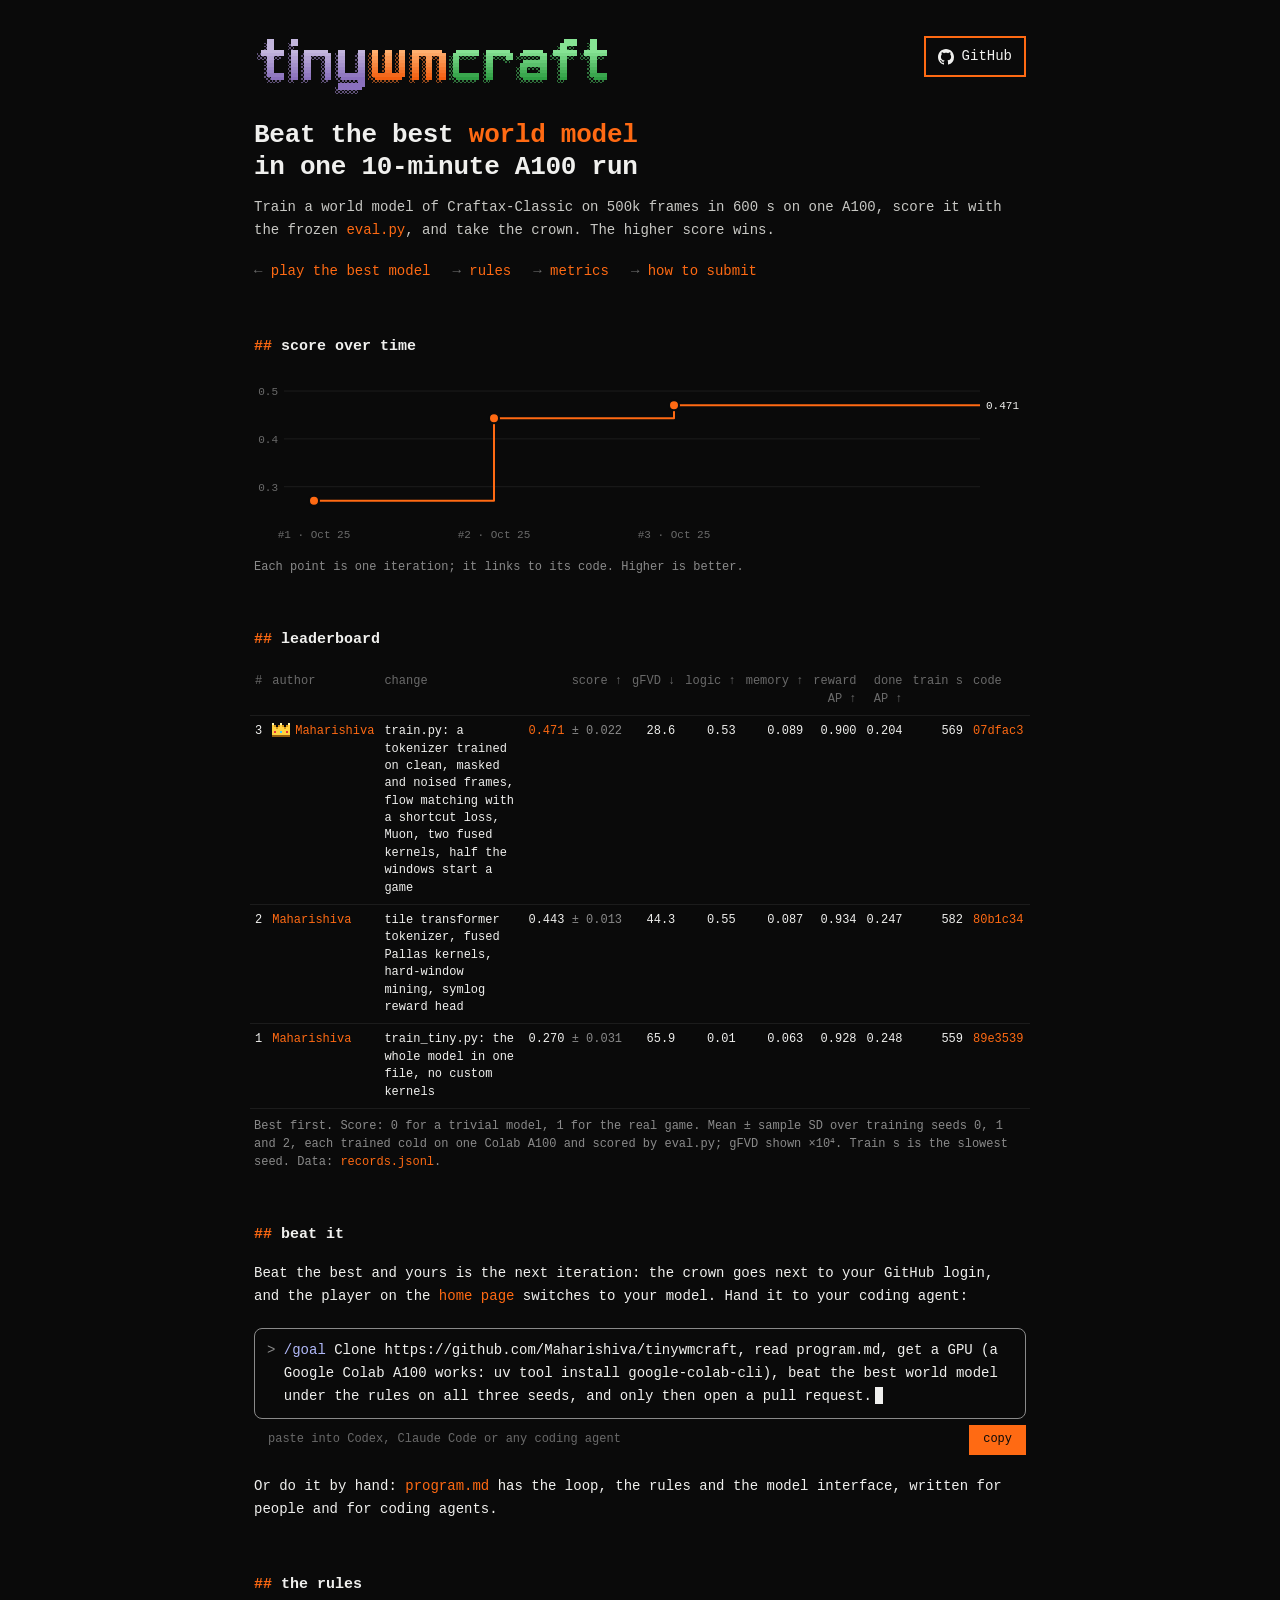
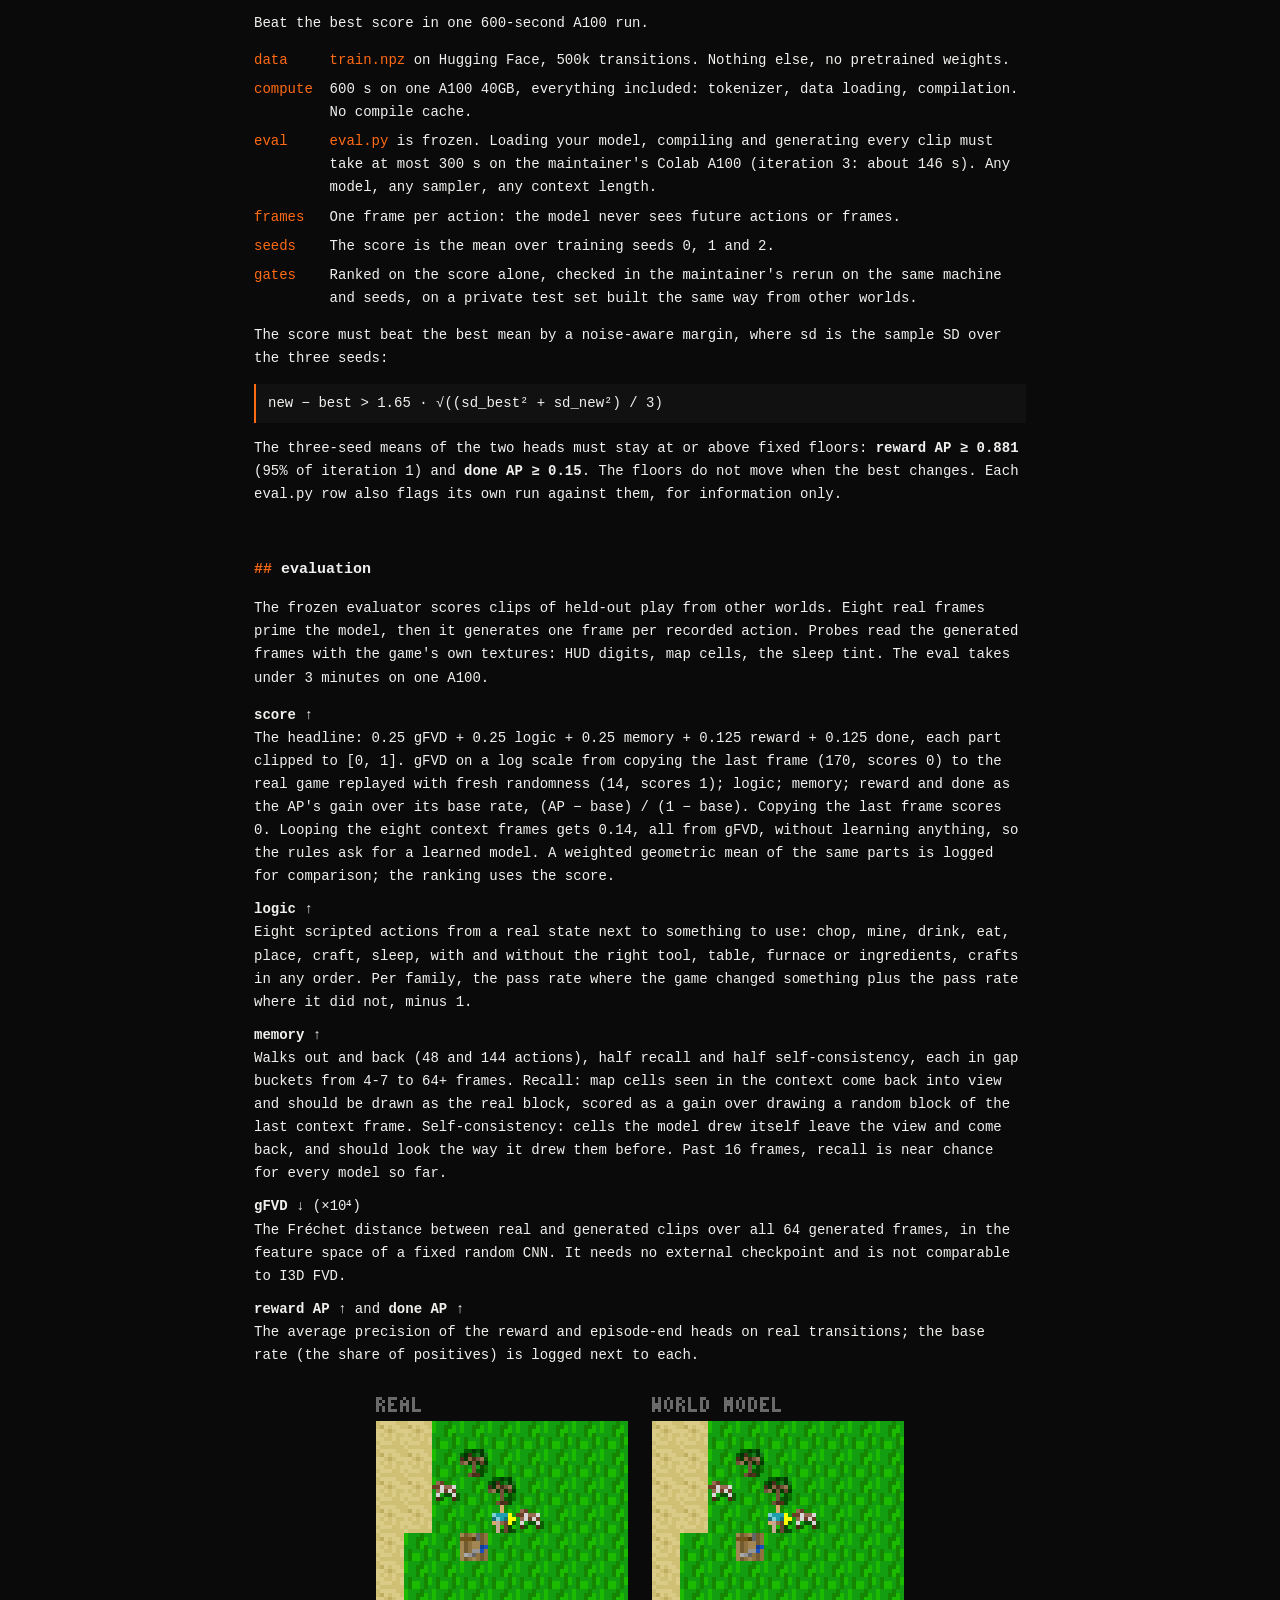
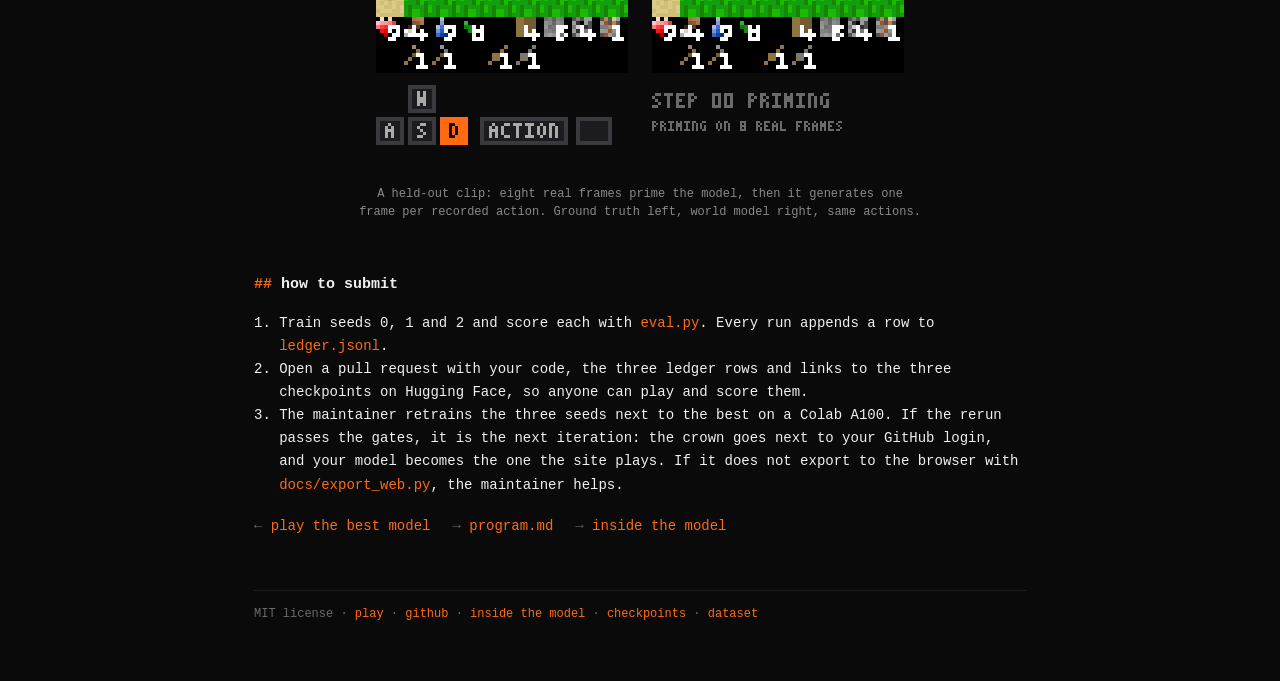
==== docs/benchmark.html @ 43567695 "readme and benchmark page: a loop of the context frames earns 0.14 from gfvd; logic reads the invent" ====
<!doctype html>
<html lang="en"><head>
<meta charset="utf-8">
<meta name="viewport" content="width=device-width,initial-scale=1">
<title>tinywmcraft benchmark: beat the best world model in one 10-minute A100 run</title>
<meta name="description" content="The tinywmcraft benchmark: train a world model of Craftax-Classic in 600 s on one A100 and beat the best score: looks, game logic and memory. Score over time, every entry, the rules and the metrics.">
<meta name="theme-color" content="#0a0a0a">
<meta name="color-scheme" content="dark">
<link rel="canonical" href="https://maharishiva.github.io/tinywmcraft/benchmark.html">
<link rel="icon" href="data:image/svg+xml,%3Csvg xmlns='http://www.w3.org/2000/svg' viewBox='0 0 3 3'%3E%3Crect width='3' height='3' fill='%230a0a0a'/%3E%3Crect x='1' y='1' width='1' height='1' fill='%23ff6a13'/%3E%3C/svg%3E">
<meta property="og:type" content="website">
<meta property="og:site_name" content="tinywmcraft">
<meta property="og:url" content="https://maharishiva.github.io/tinywmcraft/benchmark.html">
<meta property="og:title" content="tinywmcraft benchmark: beat the best world model in one 10-minute A100 run">
<meta property="og:description" content="Train a world model of Craftax-Classic in 600 s on one A100 and beat the best score.">
<meta property="og:image" content="https://maharishiva.github.io/tinywmcraft/assets/card.png">
<meta name="twitter:card" content="summary_large_image">
<style>
:root { --bg:#0a0a0a; --fg:#f0f0ee; --ink:#c8c8c4; --dim:#6a6a6a; --mid:#8a8a8a; --o:#ff6a13; --line:#1c1c1c; }
* { box-sizing:border-box; }
html { -webkit-text-size-adjust:100%; }
body { margin:0; background:var(--bg); color:var(--fg); font:14px/1.65 "JetBrains Mono","SF Mono",Menlo,Consolas,monospace; }
main { max-width:820px; margin:0 auto; padding:36px 24px 56px; }
a { color:var(--o); text-decoration:none; } a:hover { text-decoration:underline; }
header { position:relative; }
.gh { position:absolute; top:0; right:0; display:flex; align-items:center; gap:8px; padding:7px 12px; border:2px solid var(--o); color:var(--fg); text-decoration:none; }
.gh:hover { background:var(--o); color:var(--bg); text-decoration:none; }
.logo { width:360px; max-width:100%; height:auto; display:block; image-rendering:pixelated; }
h1 .o { color:var(--o); }
h1 { font-size:26px; line-height:1.25; margin:22px 0 12px; letter-spacing:-.01em; text-wrap:balance; }
.sub { margin:0 0 14px; color:var(--ink); }
h2 { font-size:15px; margin:52px 0 14px; scroll-margin-top:16px; }
h2::before { content:"## "; color:var(--o); }
p, ol, dl { margin:0 0 14px; }
ol { padding-left:3ch; }
code { color:var(--o); font-family:inherit; }
b { font-weight:700; }
.links { display:flex; flex-wrap:wrap; gap:4px 22px; margin:18px 0 8px; }
.links a::before { content:"→ "; color:var(--dim); }
.links a.back::before { content:"← "; }
figure { margin:22px 0; }
figure img { display:block; max-width:100%; height:auto; margin:0 auto; }
img.px { image-rendering:pixelated; }
figcaption, .note { color:var(--mid); font-size:12px; line-height:1.5; margin-top:8px; }
figcaption { text-align:center; text-wrap:balance; }
dl.rules { display:grid; grid-template-columns:9ch 1fr; gap:6px 0; }
dl.rules dt { color:var(--o); } dl.rules dd { margin:0; }
dl.metrics dt { margin-top:10px; } dl.metrics dd { margin:0; }
.formula { overflow-x:auto; white-space:nowrap; padding:8px 12px; border-left:2px solid var(--o); background:#111; margin:0 0 14px; }
#chart { display:block; width:100%; height:170px; margin:4px 0 14px; font-size:11px; }
#chart .grid { stroke:var(--line); } #chart .axis { fill:var(--dim); }
#chart .step { fill:none; stroke:var(--o); stroke-width:2; stroke-linejoin:round; }
#chart .pt { fill:var(--o); stroke:var(--bg); stroke-width:2; } #chart .hit { fill:transparent; }
#chart a:hover .pt { fill:var(--fg); } #chart .val { fill:var(--fg); }
.scroll { overflow-x:auto; -webkit-overflow-scrolling:touch; margin:0 -4px; }
table { border-collapse:collapse; font-size:12px; line-height:1.45; min-width:680px; width:100%; }
th, td { padding:7px 5px; text-align:left; vertical-align:top; border-bottom:1px solid var(--line); }
th { color:var(--dim); font-weight:normal; white-space:nowrap; }
td.n, th.n { text-align:right; white-space:nowrap; font-variant-numeric:tabular-nums; }
td.ch { min-width:20ch; } td.m { white-space:nowrap; }
.sd { color:var(--mid); }
tr.rec .g { color:var(--o); }
img.crown { width:18px; height:auto; margin-right:5px; vertical-align:-3px; image-rendering:pixelated; }
.cc { margin:20px 0; }
.cc-box { display:grid; grid-template-columns:2ch 1fr; border:1px solid #8a8a8a; border-radius:8px; padding:10px 12px; color:var(--fg); overflow-wrap:anywhere; }
.cc-gt { color:var(--mid); }
.cc-cmd { color:#b1b9f9; }
.cc-cur { display:inline-block; width:1ch; height:1.2em; margin-left:3px; vertical-align:text-bottom; background:var(--fg); animation:cc-blink 1.1s steps(1) infinite; }
@keyframes cc-blink { 50% { opacity:0; } }
@media (prefers-reduced-motion:reduce) { .cc-cur { animation:none; } }
.cc-foot { display:flex; justify-content:space-between; align-items:center; gap:12px; padding:6px 0 0 14px; color:var(--dim); font-size:12px; }
.cc-foot button { font:inherit; font-size:12px; color:var(--bg); background:var(--o); border:0; border-radius:0; padding:5px 14px; cursor:pointer; }
.cc-foot button:hover { background:var(--fg); }
footer { color:var(--dim); font-size:12px; margin-top:52px; padding-top:14px; border-top:1px solid var(--line); }
@media (max-width:560px) {
  body { font-size:13.5px; }
  main { padding:24px 16px 44px; }
  .gh { position:static; display:inline-flex; margin-bottom:14px; }
  h1 { font-size:21px; margin-top:16px; }
  h2 { margin-top:40px; }
  dl.rules { grid-template-columns:1fr; gap:0; } dl.rules dd { margin-bottom:8px; }
  .formula { white-space:normal; }
  .scroll { margin:0; } table { min-width:0; } thead { display:none; }
  tbody tr { display:flex; flex-wrap:wrap; gap:0 14px; padding:10px 0; border-bottom:1px solid var(--line); }
  td { padding:0; border:0; } td.n { text-align:left; }
  td.ch { order:1; flex-basis:100%; min-width:0; margin:3px 0; } td.m { order:2; }
  td[data-l]::before { content:attr(data-l); color:var(--dim); }
}
</style>
</head>
<body><main>
<header>
<a class="gh" href="https://github.com/Maharishiva/tinywmcraft"><svg viewBox="0 0 16 16" width="16" height="16" aria-hidden="true"><path fill="currentColor" d="M8 0C3.58 0 0 3.58 0 8c0 3.54 2.29 6.53 5.47 7.59.4.07.55-.17.55-.38 0-.19-.01-.82-.01-1.49-2.01.37-2.53-.49-2.69-.94-.09-.23-.48-.94-.82-1.13-.28-.15-.68-.52-.01-.53.63-.01 1.08.58 1.23.82.72 1.21 1.87.87 2.33.66.07-.52.28-.87.51-1.07-1.78-.2-3.64-.89-3.64-3.95 0-.87.31-1.59.82-2.15-.08-.2-.36-1.02.08-2.12 0 0 .67-.21 2.2.82.64-.18 1.32-.27 2-.27.68 0 1.36.09 2 .27 1.53-1.04 2.2-.82 2.2-.82.44 1.1.16 1.92.08 2.12.51.56.82 1.27.82 2.15 0 3.07-1.87 3.75-3.65 3.95.29.25.54.73.54 1.48 0 1.07-.01 1.93-.01 2.2 0 .21.15.46.55.38A8.013 8.013 0 0016 8c0-4.42-3.58-8-8-8z"/></svg><span>GitHub</span></a>
<a href="./"><img class="logo" src="assets/logo-dark.png" alt="tinywmcraft" width="2140" height="360"></a>
<h1>Beat the best <span class="o">world model</span> in one 10-minute A100 run</h1>
<p class="sub">Train a world model of Craftax-Classic on 500k frames in 600 s on one A100, score it with the frozen <code>eval.py</code>, and take the crown. The higher score wins.</p>
<nav class="links"><a class="back" href="./#play">play the best model</a><a href="#rules">rules</a><a href="#eval">metrics</a><a href="#submit">how to submit</a></nav>
</header>

<h2 id="progress">score over time</h2>
<svg id="chart" role="img" aria-label="score of each iteration"></svg>
<p class="note">Each point is one iteration; it links to its code. Higher is better.</p>

<h2 id="leaderboard">leaderboard</h2>
<div class="scroll"><table id="lb">
<thead><tr><th class="n">#</th><th>author</th><th>change</th><th class="n">score ↑</th><th class="n">gFVD ↓</th><th class="n">logic ↑</th><th class="n">memory ↑</th><th class="n">reward<br>AP ↑</th><th class="n">done<br>AP ↑</th><th class="n">train s</th><th>code</th><th>weights</th></tr></thead>
<tbody><tr><td colspan="12">loading records.jsonl…</td></tr></tbody>
</table></div>
<p class="note">Best first. Score: 0 for a trivial model, 1 for the real game. Mean ± sample SD over training seeds 0, 1 and 2, each trained cold on one Colab A100 and scored by eval.py; gFVD shown ×10⁴. Train s is the slowest seed. Data: <a href="records.jsonl">records.jsonl</a>.</p>

<h2 id="beat">beat it</h2>
<p>Beat the best and yours is the next iteration: the crown goes next to your GitHub login, and the player on the <a href="./#play">home page</a> switches to your model. Hand it to your coding agent:</p>
<div class="cc">
<div class="cc-box"><span class="cc-gt">&gt;</span><span><span id="prompt"><span class="cc-cmd">/goal</span> Clone https://github.com/Maharishiva/tinywmcraft, read program.md, get a GPU (a Google Colab A100 works: uv tool install google-colab-cli), beat the best world model under the rules on all three seeds, and only then open a pull request.</span><span class="cc-cur" aria-hidden="true"></span></span></div>
<div class="cc-foot"><span>paste into Codex, Claude Code or any coding agent</span><button type="button" id="copy">copy</button></div>
</div>
<p>Or do it by hand: <a href="https://github.com/Maharishiva/tinywmcraft/blob/main/program.md">program.md</a> has the loop, the rules and the model interface, written for people and for coding agents.</p>

<h2 id="rules">the rules</h2>
<p>Beat the best score in one 600-second A100 run.</p>
<dl class="rules">
<dt>data</dt><dd><a data-dataset href="#"><code>train.npz</code></a> on Hugging Face, 500k transitions. Nothing else, no pretrained weights.</dd>
<dt>compute</dt><dd>600 s on one A100 40GB, everything included: tokenizer, data loading, compilation. No compile cache.</dd>
<dt>eval</dt><dd><code>eval.py</code> is frozen. Loading your model, compiling and generating every clip must take at most 300 s on the maintainer's Colab A100 (iteration 3: about 146 s). Any model, any sampler, any context length.</dd>
<dt>frames</dt><dd>One frame per action: the model never sees future actions or frames.</dd>
<dt>seeds</dt><dd>The score is the mean over training seeds 0, 1 and 2.</dd>
<dt>gates</dt><dd>Ranked on the score alone, checked in the maintainer's rerun on the same machine and seeds, on a private test set built the same way from other worlds.</dd>
</dl>
<p>The score must beat the best mean by a noise-aware margin, where sd is the sample SD over the three seeds:</p>
<p class="formula">new − best &gt; 1.65 · √((sd_best² + sd_new²) / 3)</p>
<p>The three-seed means of the two heads must stay at or above fixed floors: <b>reward AP ≥ 0.881</b> (95% of iteration 1) and <b>done AP ≥ 0.15</b>. The floors do not move when the best changes. Each eval.py row also flags its own run against them, for information only.</p>

<h2 id="eval">evaluation</h2>
<p>The frozen evaluator scores clips of held-out play from other worlds. Eight real frames prime the model, then it generates one frame per recorded action. Probes read the generated frames with the game's own textures: HUD digits, map cells, the sleep tint. The eval takes under 3 minutes on one A100.</p>
<dl class="metrics">
<dt><b>score ↑</b></dt><dd>The headline: 0.25 gFVD + 0.25 logic + 0.25 memory + 0.125 reward + 0.125 done, each part clipped to [0, 1]. gFVD on a log scale from copying the last frame (170, scores 0) to the real game replayed with fresh randomness (14, scores 1); logic; memory; reward and done as the AP's gain over its base rate, (AP − base) / (1 − base). Copying the last frame scores 0. Looping the eight context frames gets 0.14, all from gFVD, without learning anything, so the rules ask for a learned model. A weighted geometric mean of the same parts is logged for comparison; the ranking uses the score.</dd>
<dt><b>logic ↑</b></dt><dd>Eight scripted actions from a real state next to something to use: chop, mine, drink, eat, place, craft, sleep, with and without the right tool, table, furnace or ingredients, crafts in any order. Per family, the pass rate where the game changed something plus the pass rate where it did not, minus 1.</dd>
<dt><b>memory ↑</b></dt><dd>Walks out and back (48 and 144 actions), half recall and half self-consistency, each in gap buckets from 4-7 to 64+ frames. Recall: map cells seen in the context come back into view and should be drawn as the real block, scored as a gain over drawing a random block of the last context frame. Self-consistency: cells the model drew itself leave the view and come back, and should look the way it drew them before. Past 16 frames, recall is near chance for every model so far.</dd>
<dt><b>gFVD ↓</b> (×10⁴)</dt><dd>The Fréchet distance between real and generated clips over all 64 generated frames, in the feature space of a fixed random CNN. It needs no external checkpoint and is not comparable to I3D FVD.</dd>
<dt><b>reward AP ↑</b> and <b>done AP ↑</b></dt><dd>The average precision of the reward and episode-end heads on real transitions; the base rate (the share of positives) is logged next to each.</dd>
</dl>
<figure><img class="px" src="assets/demo.gif" alt="Real frames beside imagined frames for a held-out clip" width="560" height="388" loading="lazy"><figcaption>A held-out clip: eight real frames prime the model, then it generates one frame per recorded action. Ground truth left, world model right, same actions.</figcaption></figure>

<h2 id="submit">how to submit</h2>
<ol>
<li>Train seeds 0, 1 and 2 and score each with <code>eval.py</code>. Every run appends a row to <code>ledger.jsonl</code>.</li>
<li>Open a pull request with your code, the three ledger rows and links to the three checkpoints on Hugging Face, so anyone can play and score them.</li>
<li>The maintainer retrains the three seeds next to the best on a Colab A100. If the rerun passes the gates, it is the next iteration: the crown goes next to your GitHub login, and your model becomes the one the site plays. If it does not export to the browser with <code>docs/export_web.py</code>, the maintainer helps.</li>
</ol>
<nav class="links"><a class="back" href="./#play">play the best model</a><a href="https://github.com/Maharishiva/tinywmcraft/blob/main/program.md">program.md</a><a href="model.html">inside the model</a></nav>

<footer>MIT license · <a href="./">play</a> · <a href="https://github.com/Maharishiva/tinywmcraft">github</a> · <a href="model.html">inside the model</a> · <a href="https://huggingface.co/maharishiva/tinywmcraft-v3">checkpoints</a> · <a data-dataset href="#">dataset</a></footer>
</main>
<script>
const HF_DATASET = "https://huggingface.co/datasets/maharishiva/tinywmcraft-v3";   // the dataset repo, behind every "dataset" link
const $ = s => document.querySelector(s);
for (const el of document.querySelectorAll("a[data-dataset]")) el.href = HF_DATASET;
const esc = s => String(s ?? "").replace(/[&<>"]/g, c => ({ "&": "&amp;", "<": "&lt;", ">": "&gt;", '"': "&quot;" })[c]);
const url = u => /^https:\/\//.test(u || "") ? esc(u) : "";
const num = v => typeof v === "number";
const fx = (v, d) => num(v) ? (v + 1e-9).toFixed(d) : v == null ? "–" : esc(v);   // half up: 2.05 is 2.1; TBD stays TBD
const linkName = u => (u.match(/\/pull\/(\d+)/) || [])[1] ? "#" + u.match(/\/pull\/(\d+)/)[1] : (u.match(/\/(?:commit|blob|tree)\/(\w{7})/) || [, "link"])[1];
const a = (u, text) => url(u) ? `<a href="${url(u)}">${esc(text)}</a>` : u ? esc(u) : "–";
const CROWN = '<img class="crown" src="icons/crown.png" alt="crown" onerror="this.remove()">';

function table(rows) {  // best score first, the best one in orange with the crown
  const ranked = [...rows].sort((p, q) => (num(q.score) ? q.score : -Infinity) - (num(p.score) ? p.score : -Infinity));
  const top = ranked[0];
  $("#lb tbody").innerHTML = ranked.map(r => `<tr class="${r === top ? "rec" : ""}">
<td class="n" data-l="#">${r.n}</td><td class="m">${r === top ? CROWN : ""}${a("https://github.com/" + encodeURIComponent(r.author || ""), r.author)}</td>
<td class="ch">${esc(r.change)}</td><td class="n"><span class="g">${fx(r.score, 3)}</span>${num(r.score_sd) ? ` <span class="sd">± ${fx(r.score_sd, 3)}</span>` : ""}</td>
<td class="n" data-l="gFVD ">${fx(r.gFVD, 1)}</td><td class="n" data-l="logic ">${fx(r.logic, 2)}</td><td class="n" data-l="memory ">${fx(r.memory, 3)}</td><td class="n" data-l="reward AP ">${fx(r.reward_ap, 3)}</td><td class="n" data-l="done AP ">${fx(r.done_ap, 3)}</td><td class="n m" data-l="train s ">${fx(r.train_s, 0)}</td>
<td class="m">${a(r.code, linkName(r.code || ""))}</td><td class="m">${a(r.checkpoints, "hf")}</td></tr>`).join("");
}

function chart(rows) {  // the score of each iteration with a number, in order; each point links to its code
  const svg = $("#chart"), recs = rows.filter(r => num(r.score));
  svg.style.display = recs.length ? "" : "none";
  if (!recs.length) return;
  const W = svg.clientWidth, H = 170, L = 30, R = 46, T = 12, B = 24;
  const gap = Math.min(180, (W - L - R - 60) / Math.max(recs.length - 1, 1)), X = i => L + 30 + i * gap;
  const vs = recs.map(r => r.score), lo = Math.min(...vs), hi = Math.max(...vs), pad = Math.max((hi - lo) * .2, lo * .1);
  const y0 = lo - pad, y1 = hi + pad, Y = v => T + (y1 - v) / (y1 - y0) * (H - T - B);
  const m = 10 ** Math.floor(Math.log10((y1 - y0) / 3)), step = [1, 2, 5, 10].map(k => k * m).find(k => k >= (y1 - y0) / 3);
  const date = d => new Date(d).toLocaleDateString("en-US", { month: "short", day: "numeric", timeZone: "UTC" });
  let s = "";
  for (let v = Math.ceil(y0 / step) * step; v <= y1; v += step)
    s += `<line class="grid" x1="${L}" x2="${W - R}" y1="${Y(v)}" y2="${Y(v)}"/><text class="axis" x="${L - 6}" y="${Y(v) + 4}" text-anchor="end">${+v.toFixed(3)}</text>`;
  s += `<path class="step" d="M${recs.map((r, i) => (i ? `H${X(i)}V` : `${X(i)},`) + Y(r.score)).join("")}H${W - R}"/>`;
  s += `<text class="val" x="${W - R + 6}" y="${Y(recs.at(-1).score) + 4}">${fx(recs.at(-1).score, 3)}</text>`;
  s += recs.map((r, i) => `<text class="axis" x="${X(i)}" y="${H - 6}" text-anchor="middle">#${r.n}${isNaN(Date.parse(r.date)) ? "" : " · " + date(r.date)}</text>` +
    `<a href="${url(r.code) || "#"}"><circle class="pt" cx="${X(i)}" cy="${Y(r.score)}" r="5"/><circle class="hit" cx="${X(i)}" cy="${Y(r.score)}" r="14">` +
    `<title>#${r.n}  score ${fx(r.score, 3)} ± ${fx(r.score_sd, 3)}  ${esc(r.change)}</title></circle></a>`).join("");
  svg.setAttribute("viewBox", `0 0 ${W} ${H}`);
  svg.innerHTML = s;
}

fetch("records.jsonl").then(r => r.ok ? r.text() : Promise.reject(r.status)).then(text => {
  const rows = text.split("\n").filter(l => l.trim()).map(l => JSON.parse(l)).sort((p, q) => p.n - q.n);
  table(rows); chart(rows);
  addEventListener("resize", () => chart(rows));
}).catch(() => { $("#lb tbody").innerHTML = `<tr><td colspan="10">Could not load <a href="records.jsonl">records.jsonl</a>.</td></tr>`; });

$("#copy").addEventListener("click", async e => {  // the prompt to the clipboard; a selection where the clipboard is blocked
  const text = $("#prompt").textContent.trim(), btn = e.currentTarget;
  try { await navigator.clipboard.writeText(text); }
  catch { const r = document.createRange(); r.selectNodeContents($("#prompt")); getSelection().removeAllRanges(); getSelection().addRange(r); document.execCommand("copy"); }
  btn.textContent = "copied"; setTimeout(() => btn.textContent = "copy", 1500);
});
</script>
</body></html>
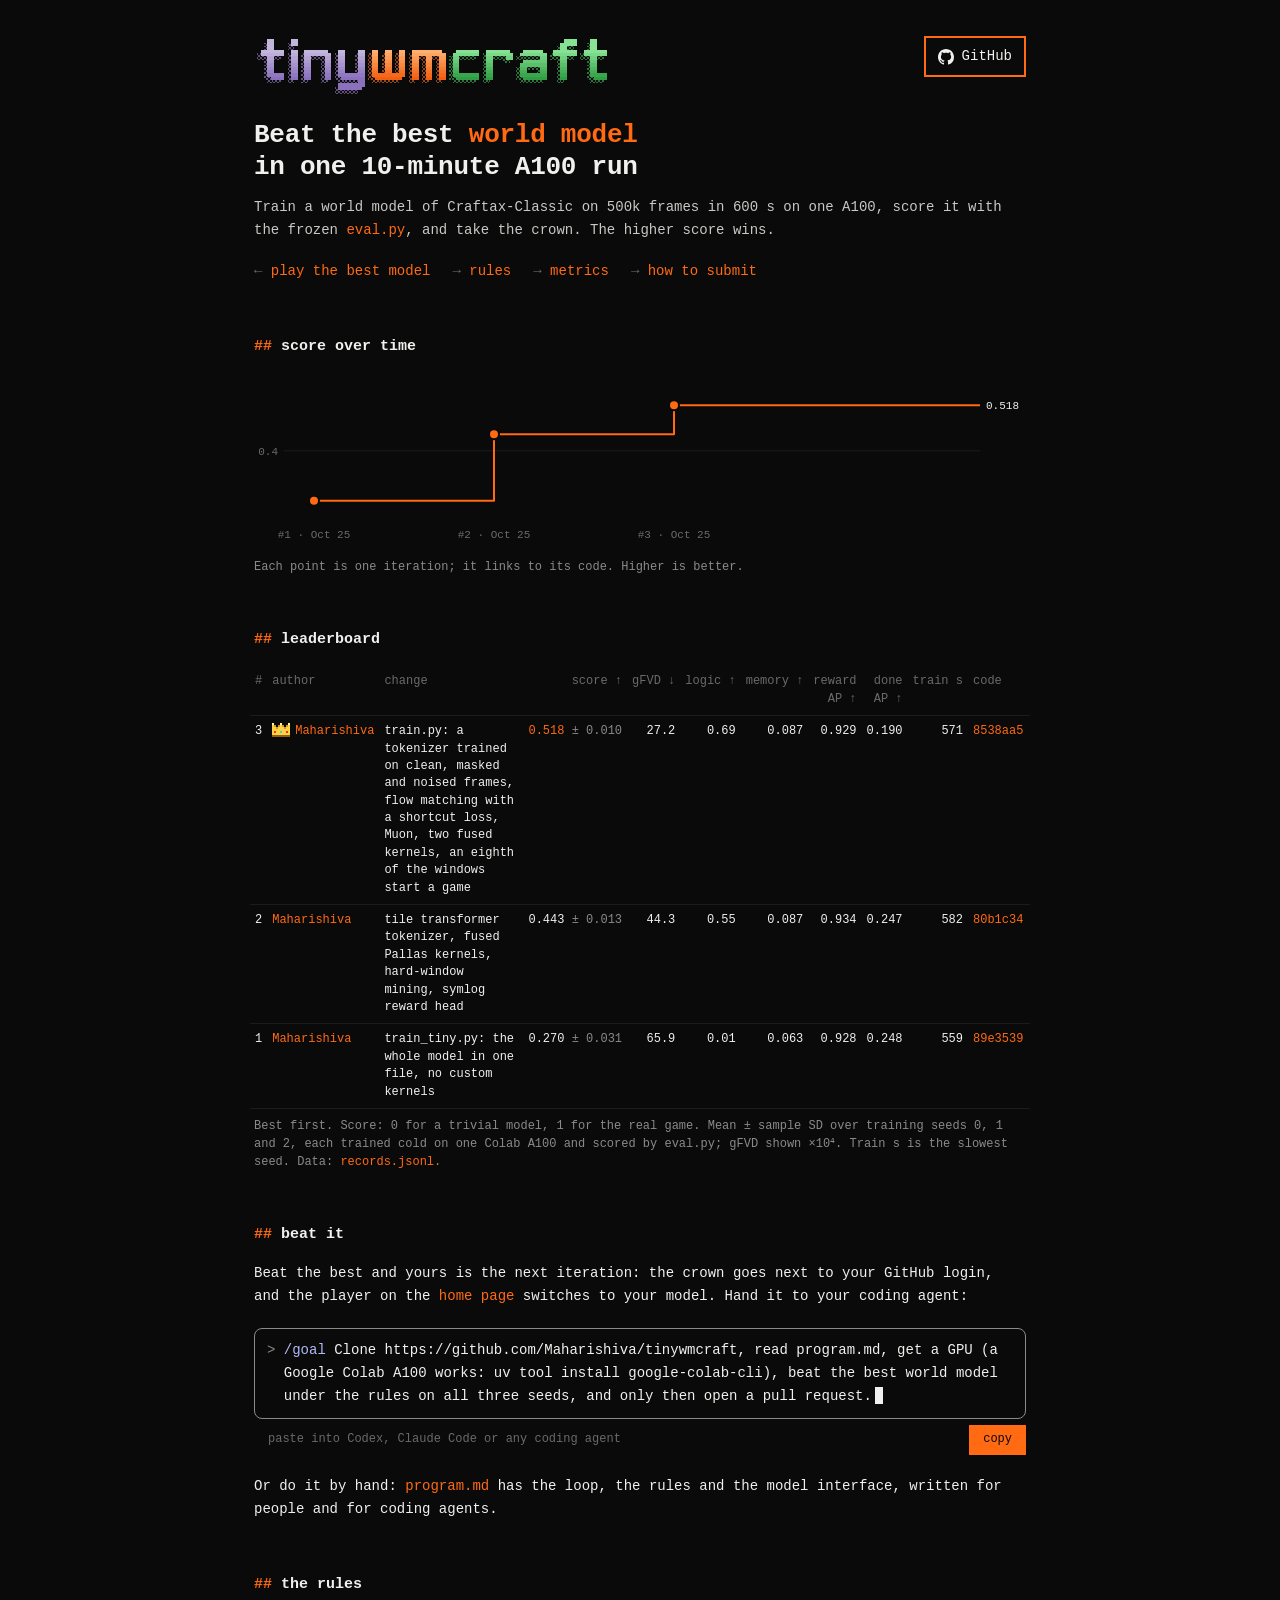
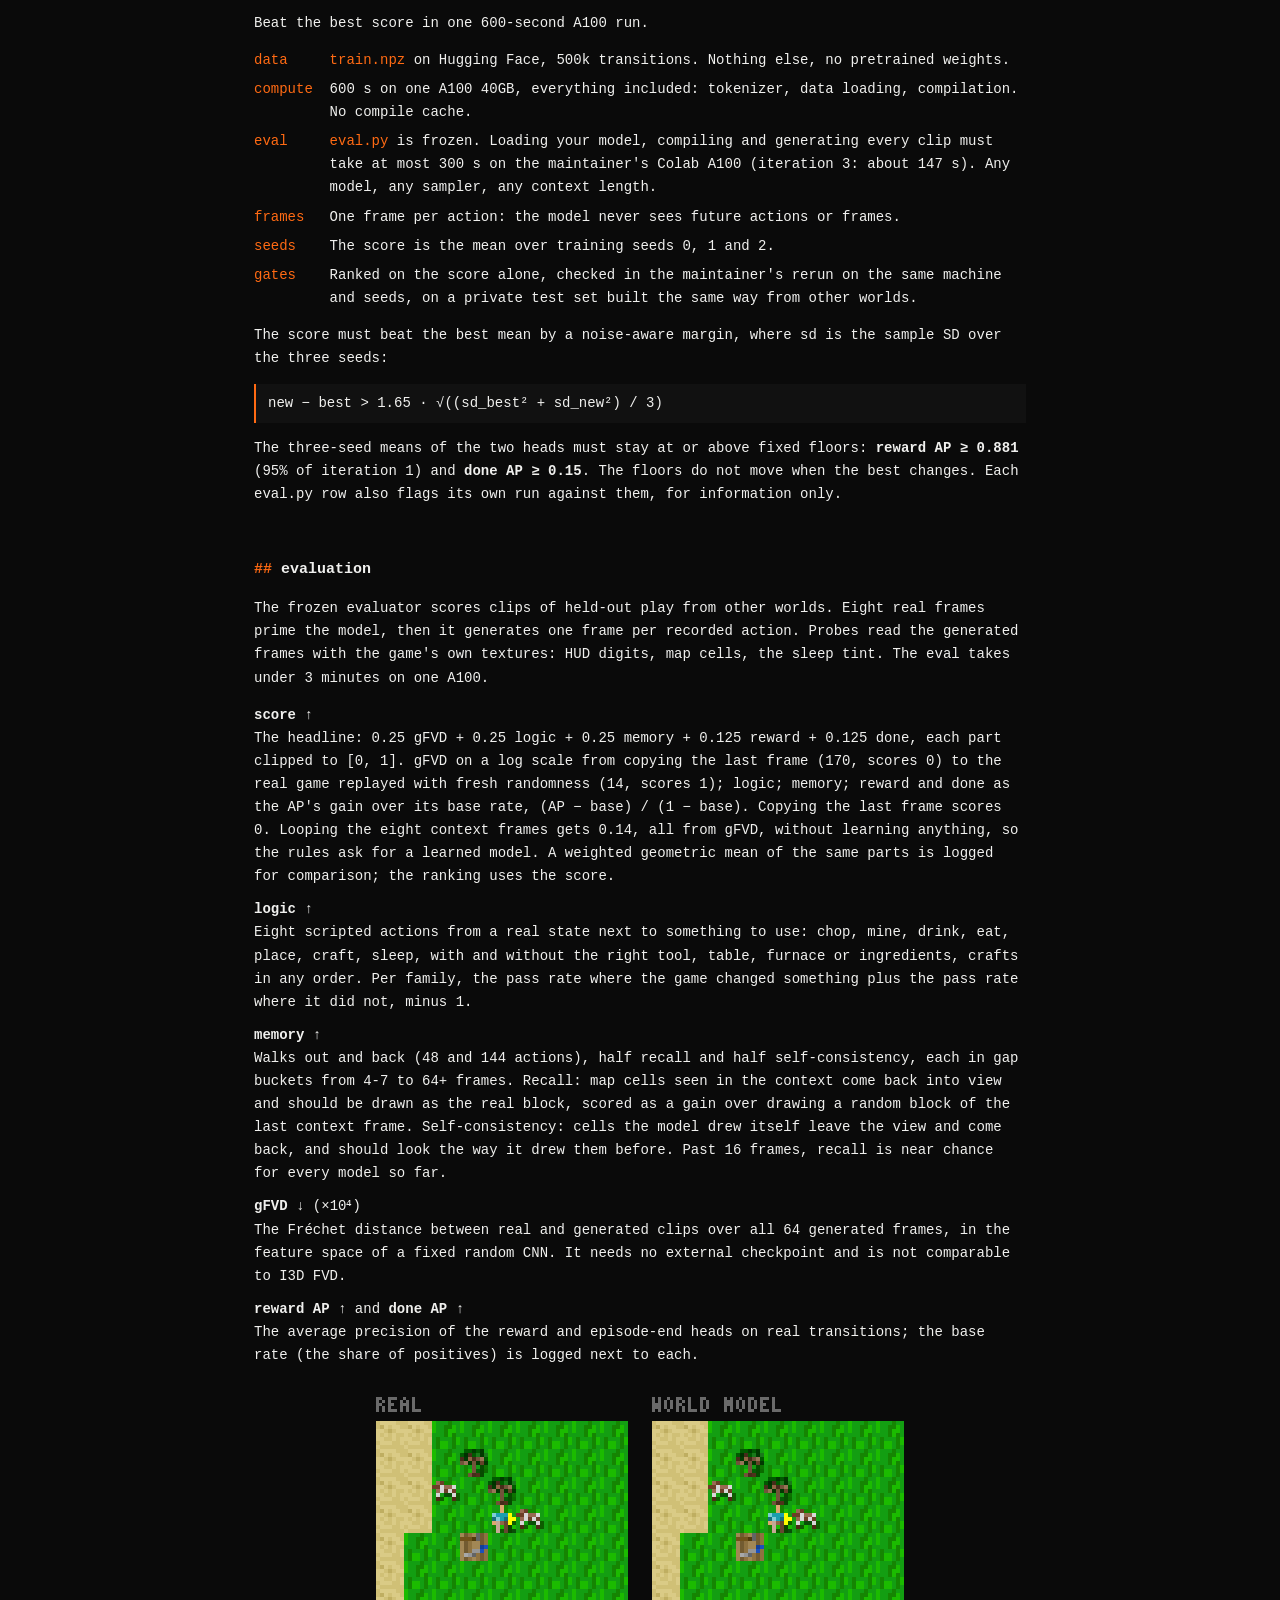
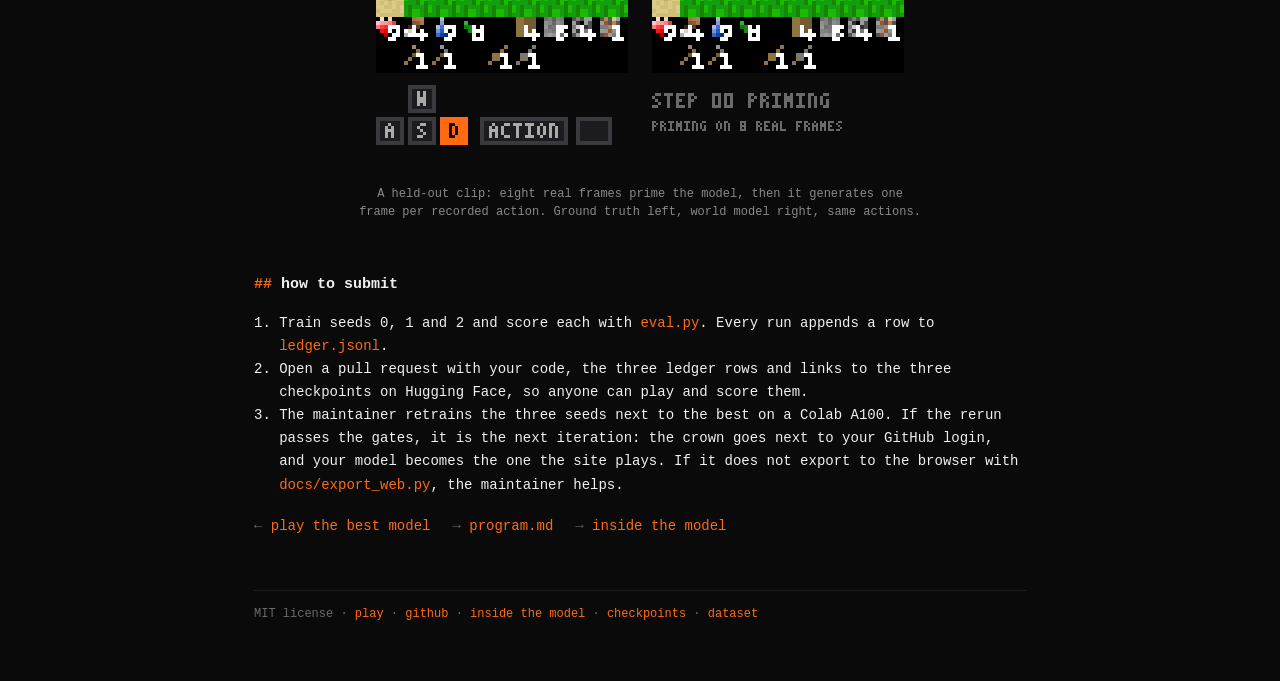
==== commit 82ffaa6f: "iteration 3: an eighth of the windows start a game, 0.518 ± 0.010 over seeds 0-2 on the A100 (logic " ====
--- a/docs/benchmark.html
+++ b/docs/benchmark.html
@@ -121,7 +121,7 @@
 <dl class="rules">
 <dt>data</dt><dd><a data-dataset href="#"><code>train.npz</code></a> on Hugging Face, 500k transitions. Nothing else, no pretrained weights.</dd>
 <dt>compute</dt><dd>600 s on one A100 40GB, everything included: tokenizer, data loading, compilation. No compile cache.</dd>
-<dt>eval</dt><dd><code>eval.py</code> is frozen. Loading your model, compiling and generating every clip must take at most 300 s on the maintainer's Colab A100 (iteration 3: about 146 s). Any model, any sampler, any context length.</dd>
+<dt>eval</dt><dd><code>eval.py</code> is frozen. Loading your model, compiling and generating every clip must take at most 300 s on the maintainer's Colab A100 (iteration 3: about 147 s). Any model, any sampler, any context length.</dd>
 <dt>frames</dt><dd>One frame per action: the model never sees future actions or frames.</dd>
 <dt>seeds</dt><dd>The score is the mean over training seeds 0, 1 and 2.</dd>
 <dt>gates</dt><dd>Ranked on the score alone, checked in the maintainer's rerun on the same machine and seeds, on a private test set built the same way from other worlds.</dd>
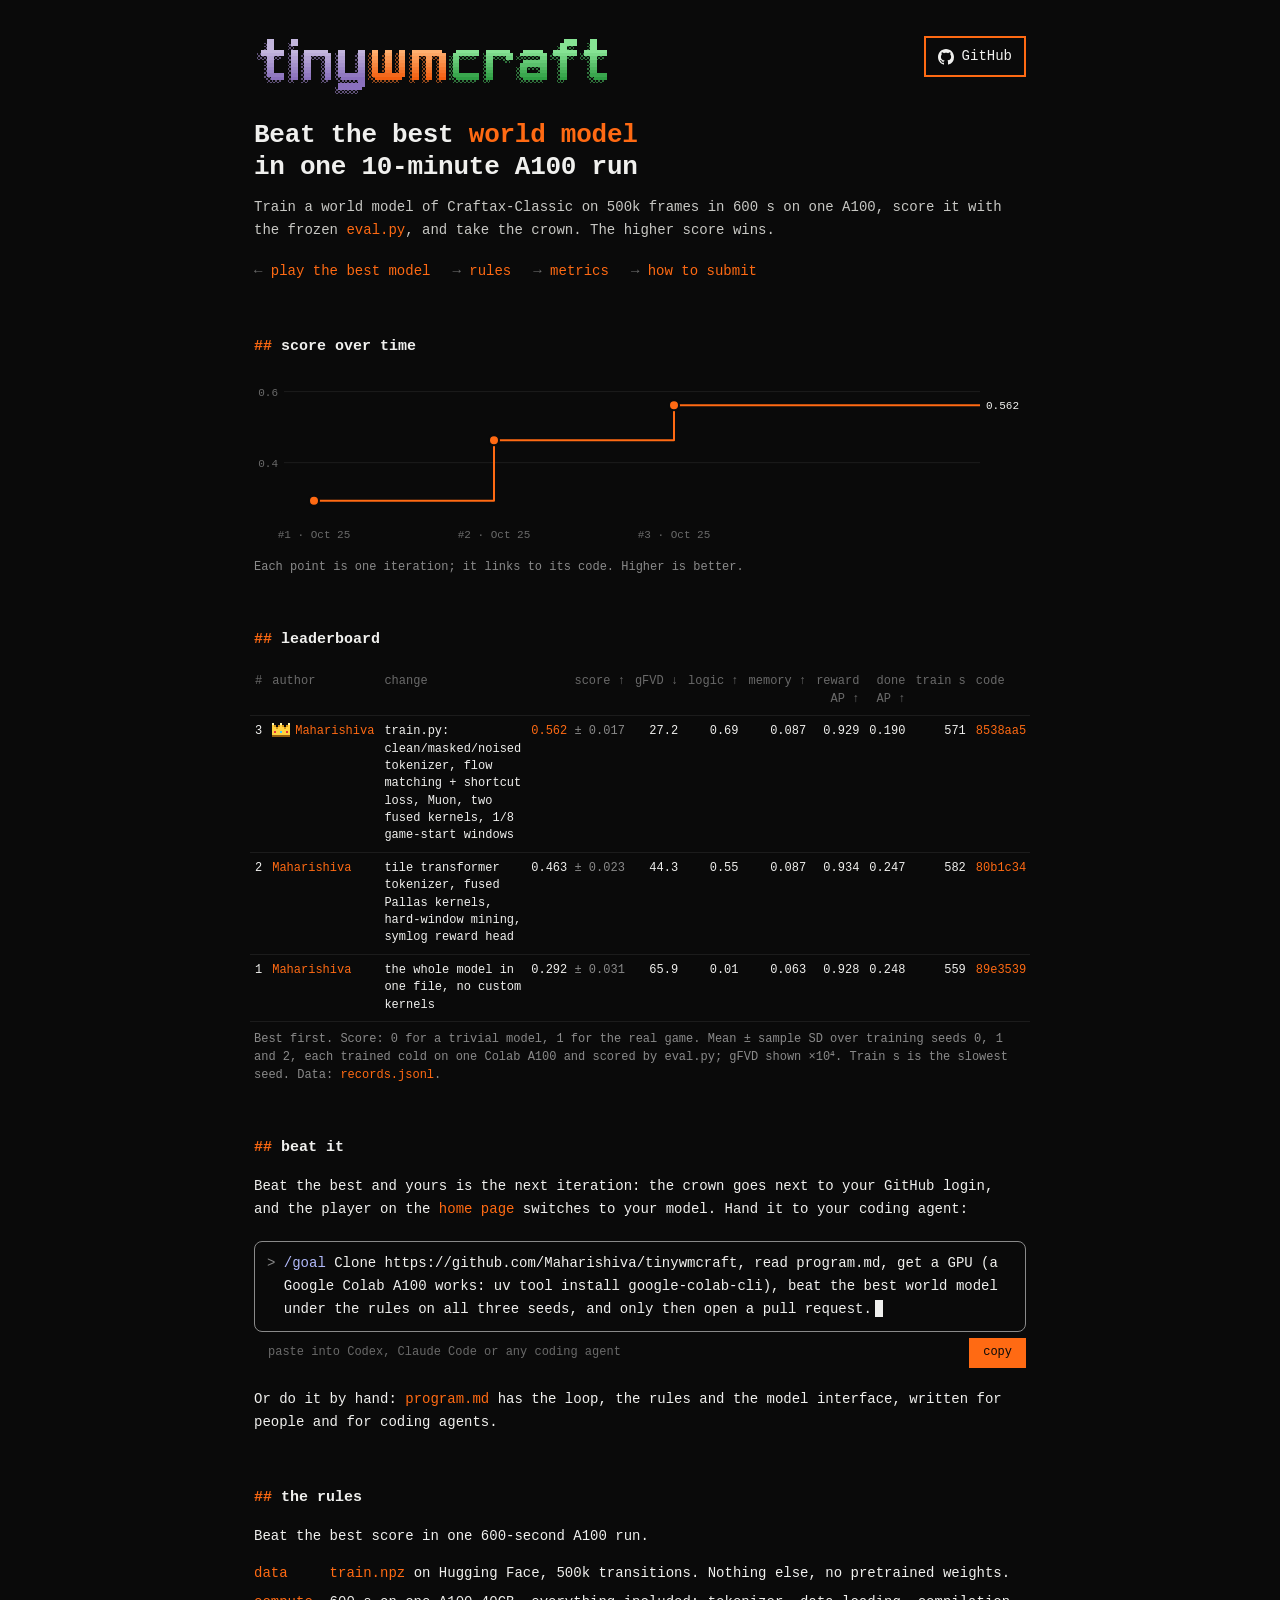
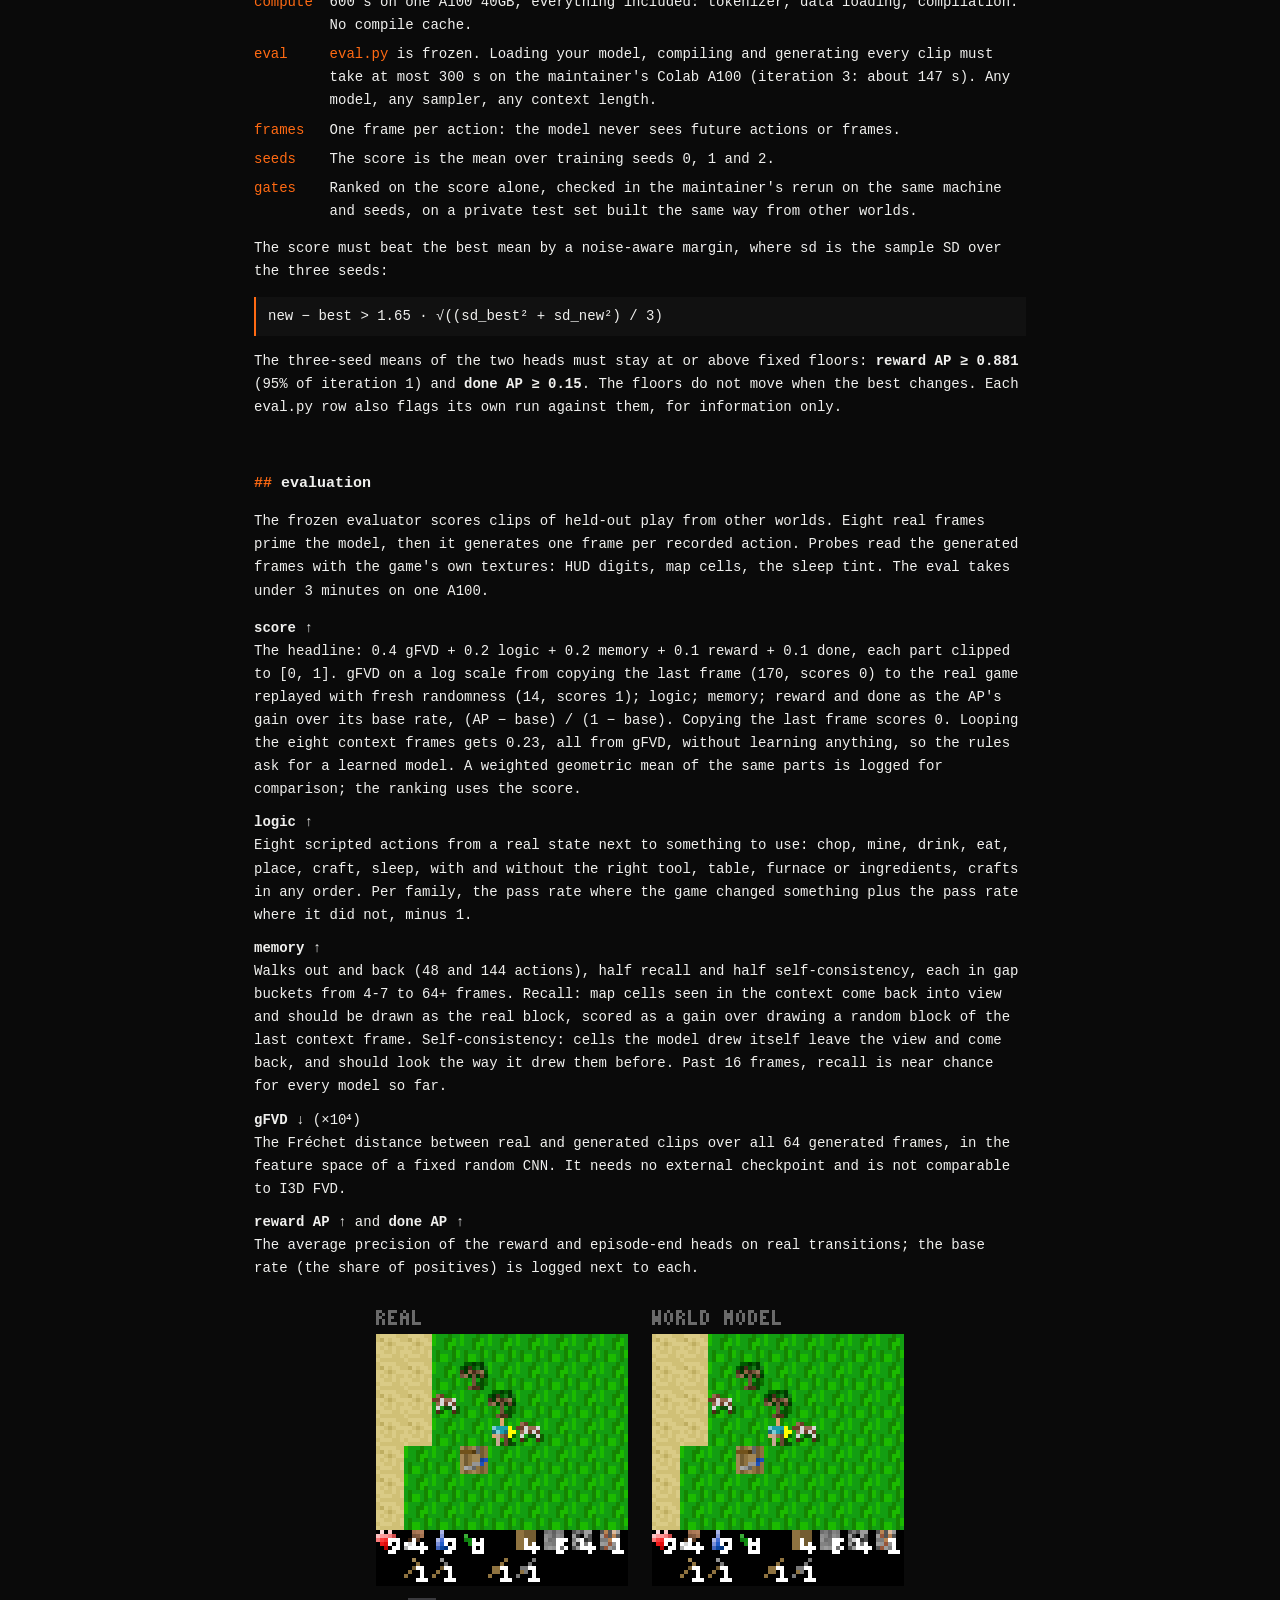
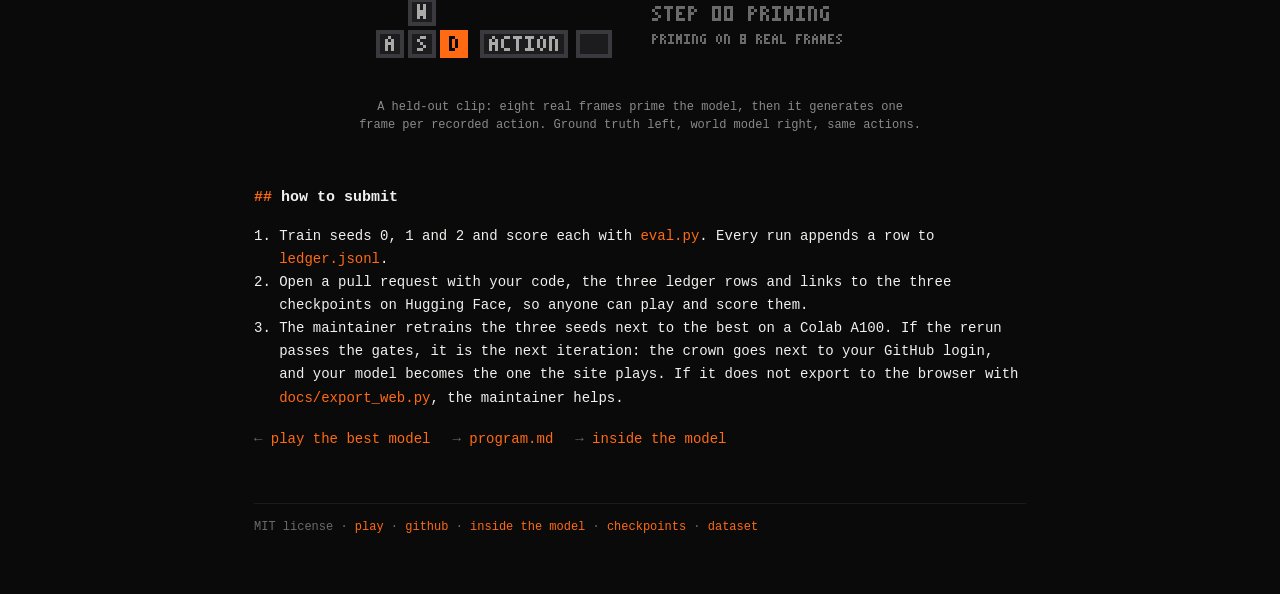
==== commit ae9b53f3: "score: 0.4 gfvd + 0.2 logic + 0.2 memory + 0.1 reward + 0.1 done, every record recomputed from its s" ====
--- a/docs/benchmark.html
+++ b/docs/benchmark.html
@@ -133,7 +133,7 @@
 <h2 id="eval">evaluation</h2>
 <p>The frozen evaluator scores clips of held-out play from other worlds. Eight real frames prime the model, then it generates one frame per recorded action. Probes read the generated frames with the game's own textures: HUD digits, map cells, the sleep tint. The eval takes under 3 minutes on one A100.</p>
 <dl class="metrics">
-<dt><b>score ↑</b></dt><dd>The headline: 0.25 gFVD + 0.25 logic + 0.25 memory + 0.125 reward + 0.125 done, each part clipped to [0, 1]. gFVD on a log scale from copying the last frame (170, scores 0) to the real game replayed with fresh randomness (14, scores 1); logic; memory; reward and done as the AP's gain over its base rate, (AP − base) / (1 − base). Copying the last frame scores 0. Looping the eight context frames gets 0.14, all from gFVD, without learning anything, so the rules ask for a learned model. A weighted geometric mean of the same parts is logged for comparison; the ranking uses the score.</dd>
+<dt><b>score ↑</b></dt><dd>The headline: 0.4 gFVD + 0.2 logic + 0.2 memory + 0.1 reward + 0.1 done, each part clipped to [0, 1]. gFVD on a log scale from copying the last frame (170, scores 0) to the real game replayed with fresh randomness (14, scores 1); logic; memory; reward and done as the AP's gain over its base rate, (AP − base) / (1 − base). Copying the last frame scores 0. Looping the eight context frames gets 0.23, all from gFVD, without learning anything, so the rules ask for a learned model. A weighted geometric mean of the same parts is logged for comparison; the ranking uses the score.</dd>
 <dt><b>logic ↑</b></dt><dd>Eight scripted actions from a real state next to something to use: chop, mine, drink, eat, place, craft, sleep, with and without the right tool, table, furnace or ingredients, crafts in any order. Per family, the pass rate where the game changed something plus the pass rate where it did not, minus 1.</dd>
 <dt><b>memory ↑</b></dt><dd>Walks out and back (48 and 144 actions), half recall and half self-consistency, each in gap buckets from 4-7 to 64+ frames. Recall: map cells seen in the context come back into view and should be drawn as the real block, scored as a gain over drawing a random block of the last context frame. Self-consistency: cells the model drew itself leave the view and come back, and should look the way it drew them before. Past 16 frames, recall is near chance for every model so far.</dd>
 <dt><b>gFVD ↓</b> (×10⁴)</dt><dd>The Fréchet distance between real and generated clips over all 64 generated frames, in the feature space of a fixed random CNN. It needs no external checkpoint and is not comparable to I3D FVD.</dd>
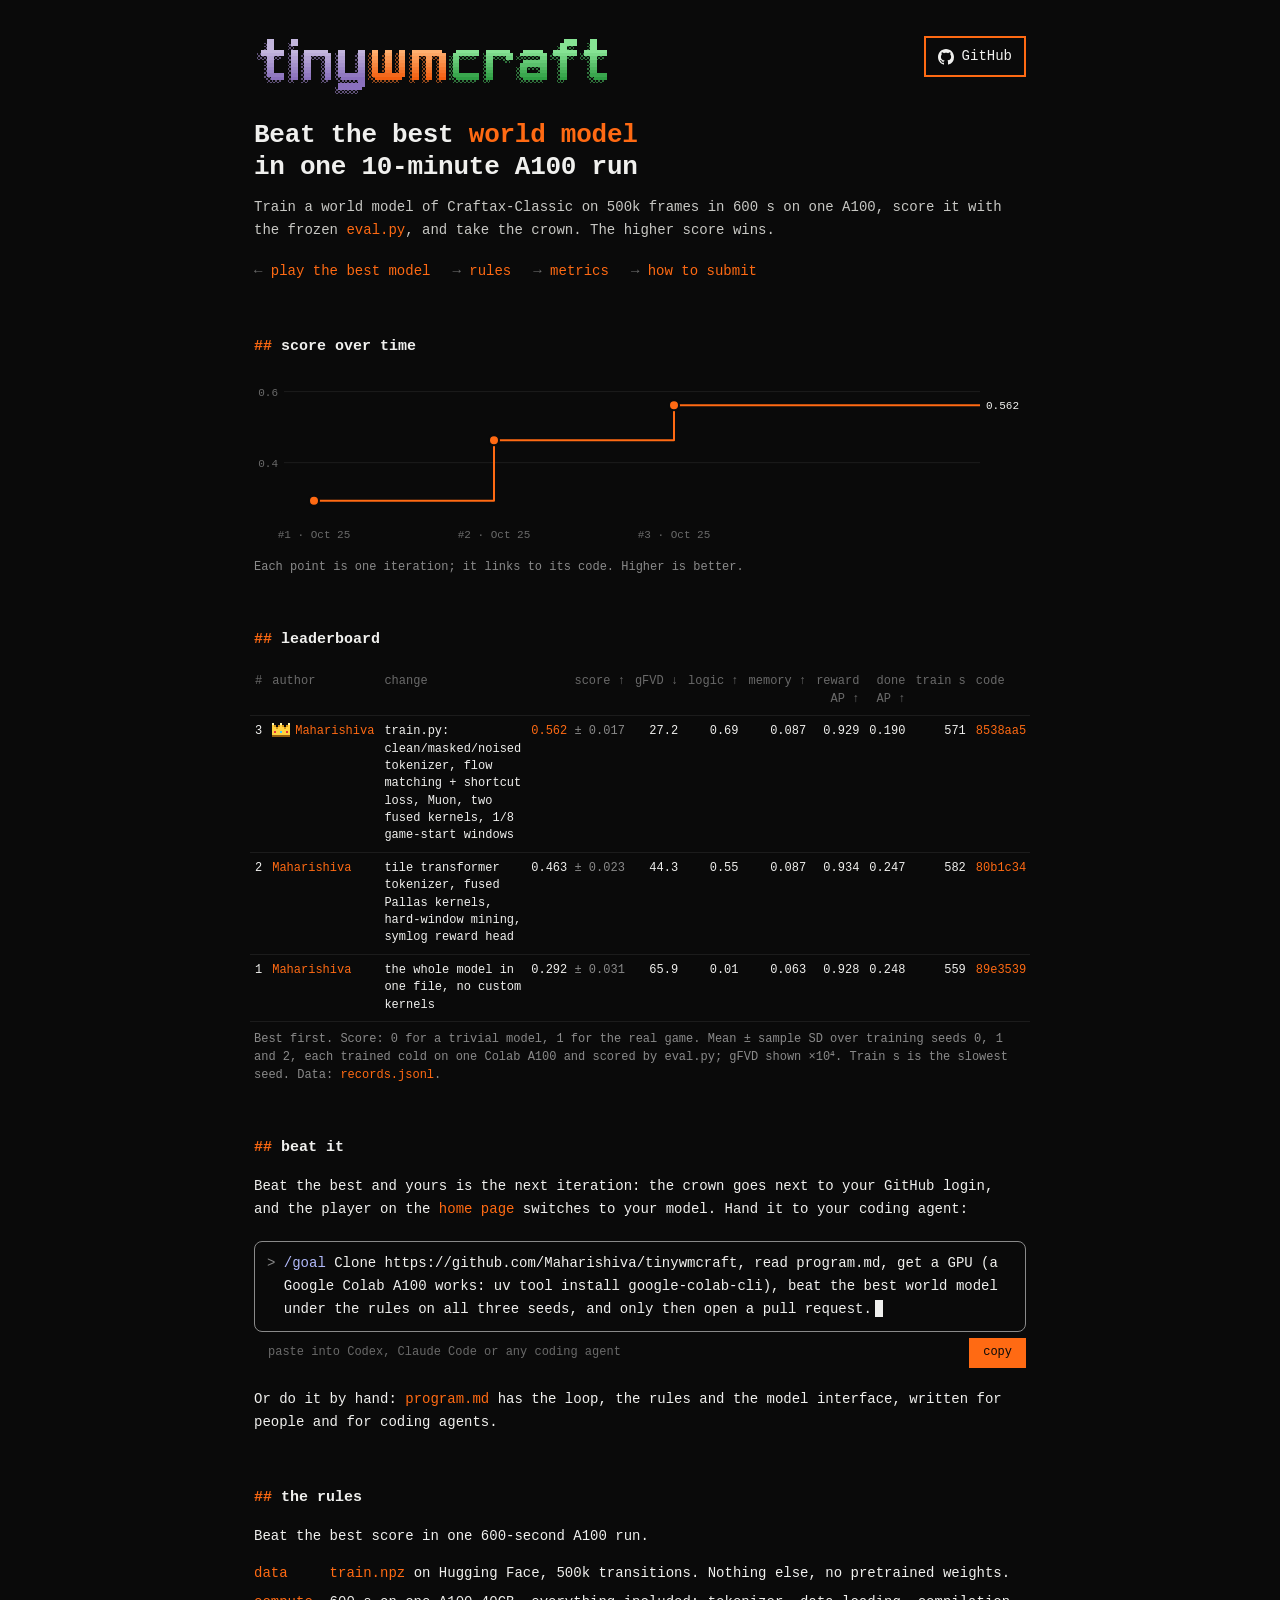
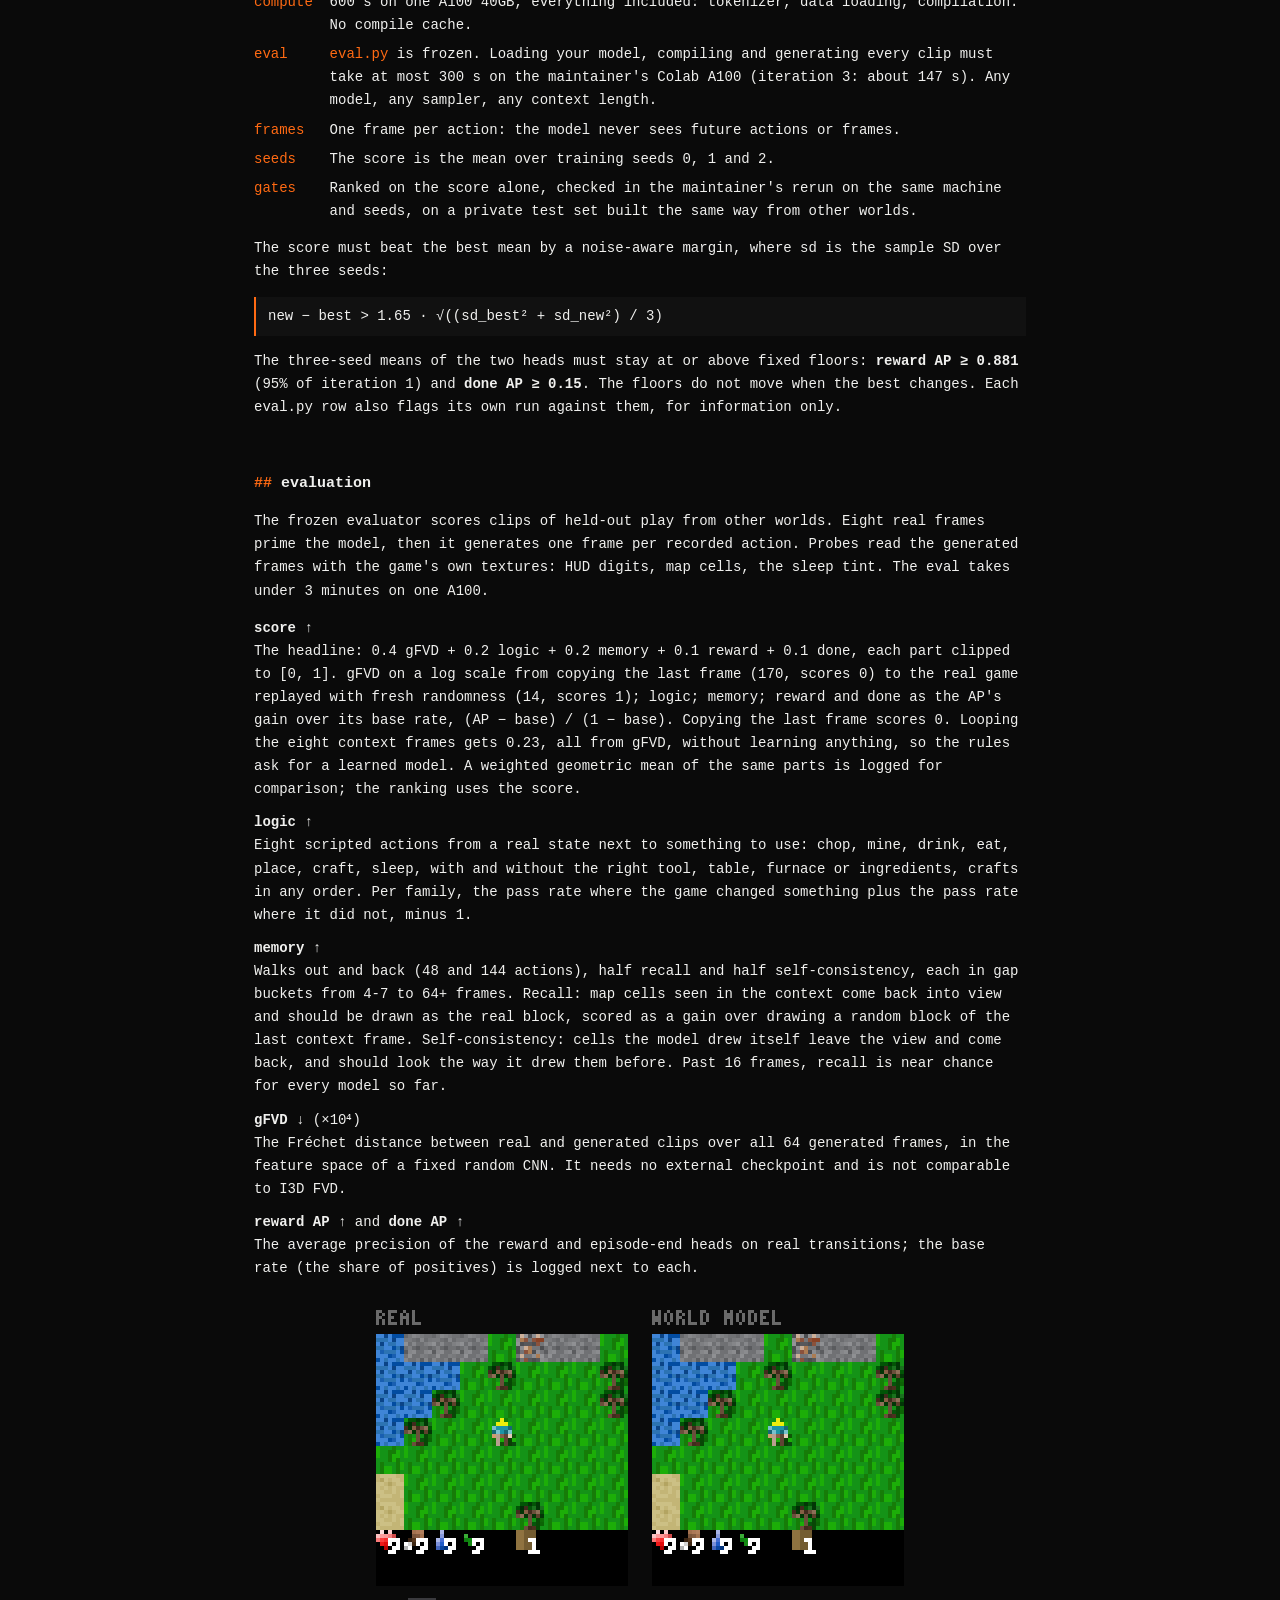
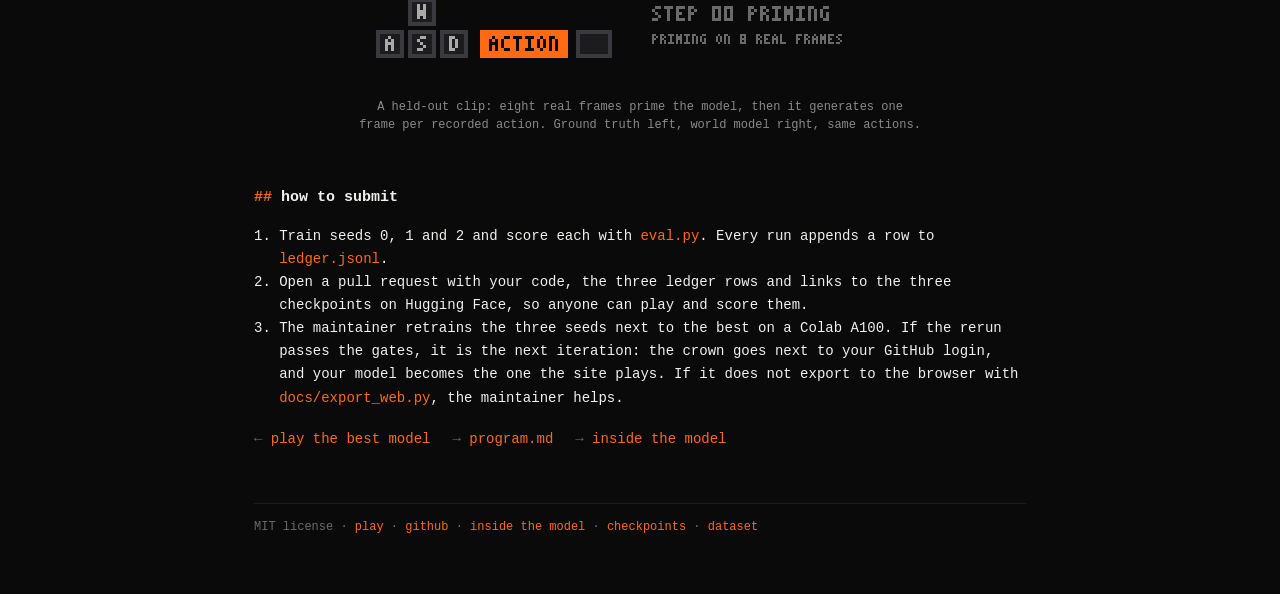
==== commit 5dd53fd6: "gifs from iteration 3 seed 0: play.gif a daylight window where the inventory grows (48 actions), the" ====
--- a/docs/benchmark.html
+++ b/docs/benchmark.html
@@ -139,7 +139,7 @@
 <dt><b>gFVD ↓</b> (×10⁴)</dt><dd>The Fréchet distance between real and generated clips over all 64 generated frames, in the feature space of a fixed random CNN. It needs no external checkpoint and is not comparable to I3D FVD.</dd>
 <dt><b>reward AP ↑</b> and <b>done AP ↑</b></dt><dd>The average precision of the reward and episode-end heads on real transitions; the base rate (the share of positives) is logged next to each.</dd>
 </dl>
-<figure><img class="px" src="assets/demo.gif" alt="Real frames beside imagined frames for a held-out clip" width="560" height="388" loading="lazy"><figcaption>A held-out clip: eight real frames prime the model, then it generates one frame per recorded action. Ground truth left, world model right, same actions.</figcaption></figure>
+<figure><img class="px" src="assets/play.gif" alt="Real frames beside imagined frames for a held-out clip" width="560" height="388" loading="lazy"><figcaption>A held-out clip: eight real frames prime the model, then it generates one frame per recorded action. Ground truth left, world model right, same actions.</figcaption></figure>
 
 <h2 id="submit">how to submit</h2>
 <ol>
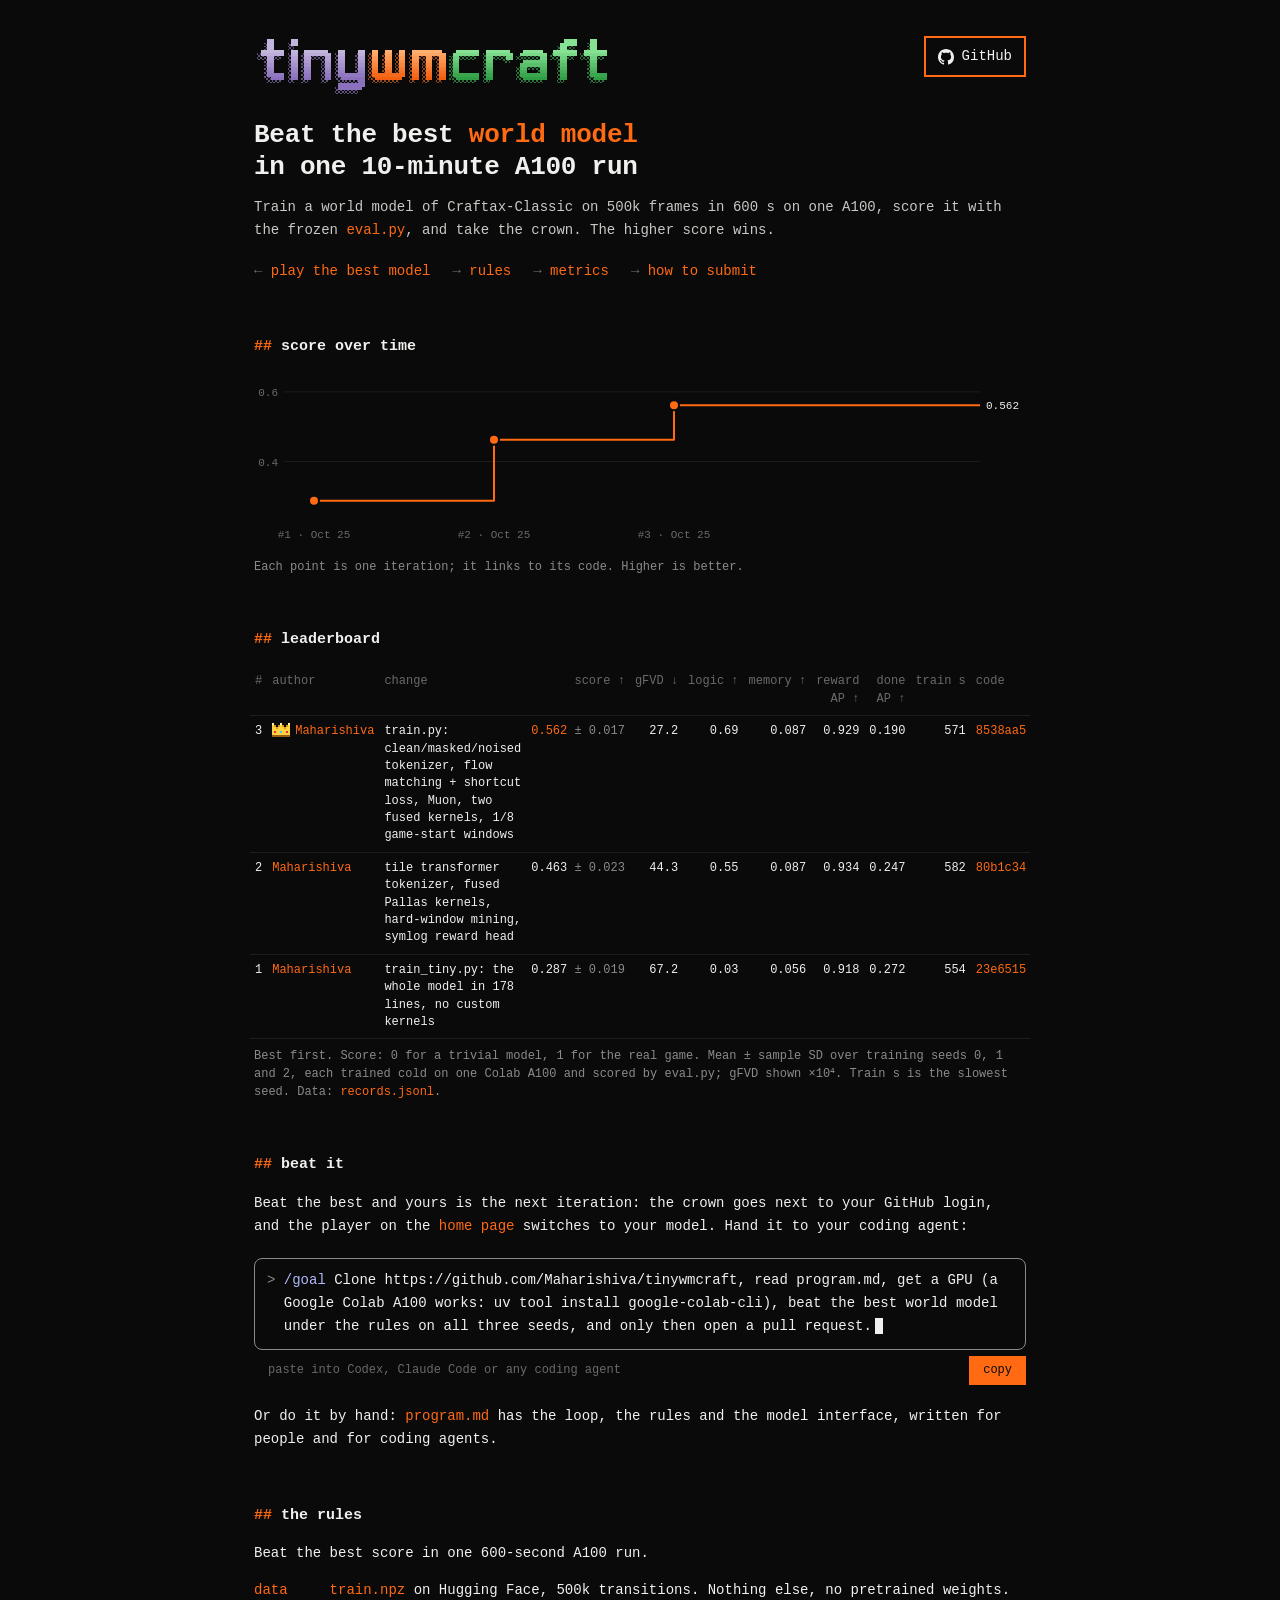
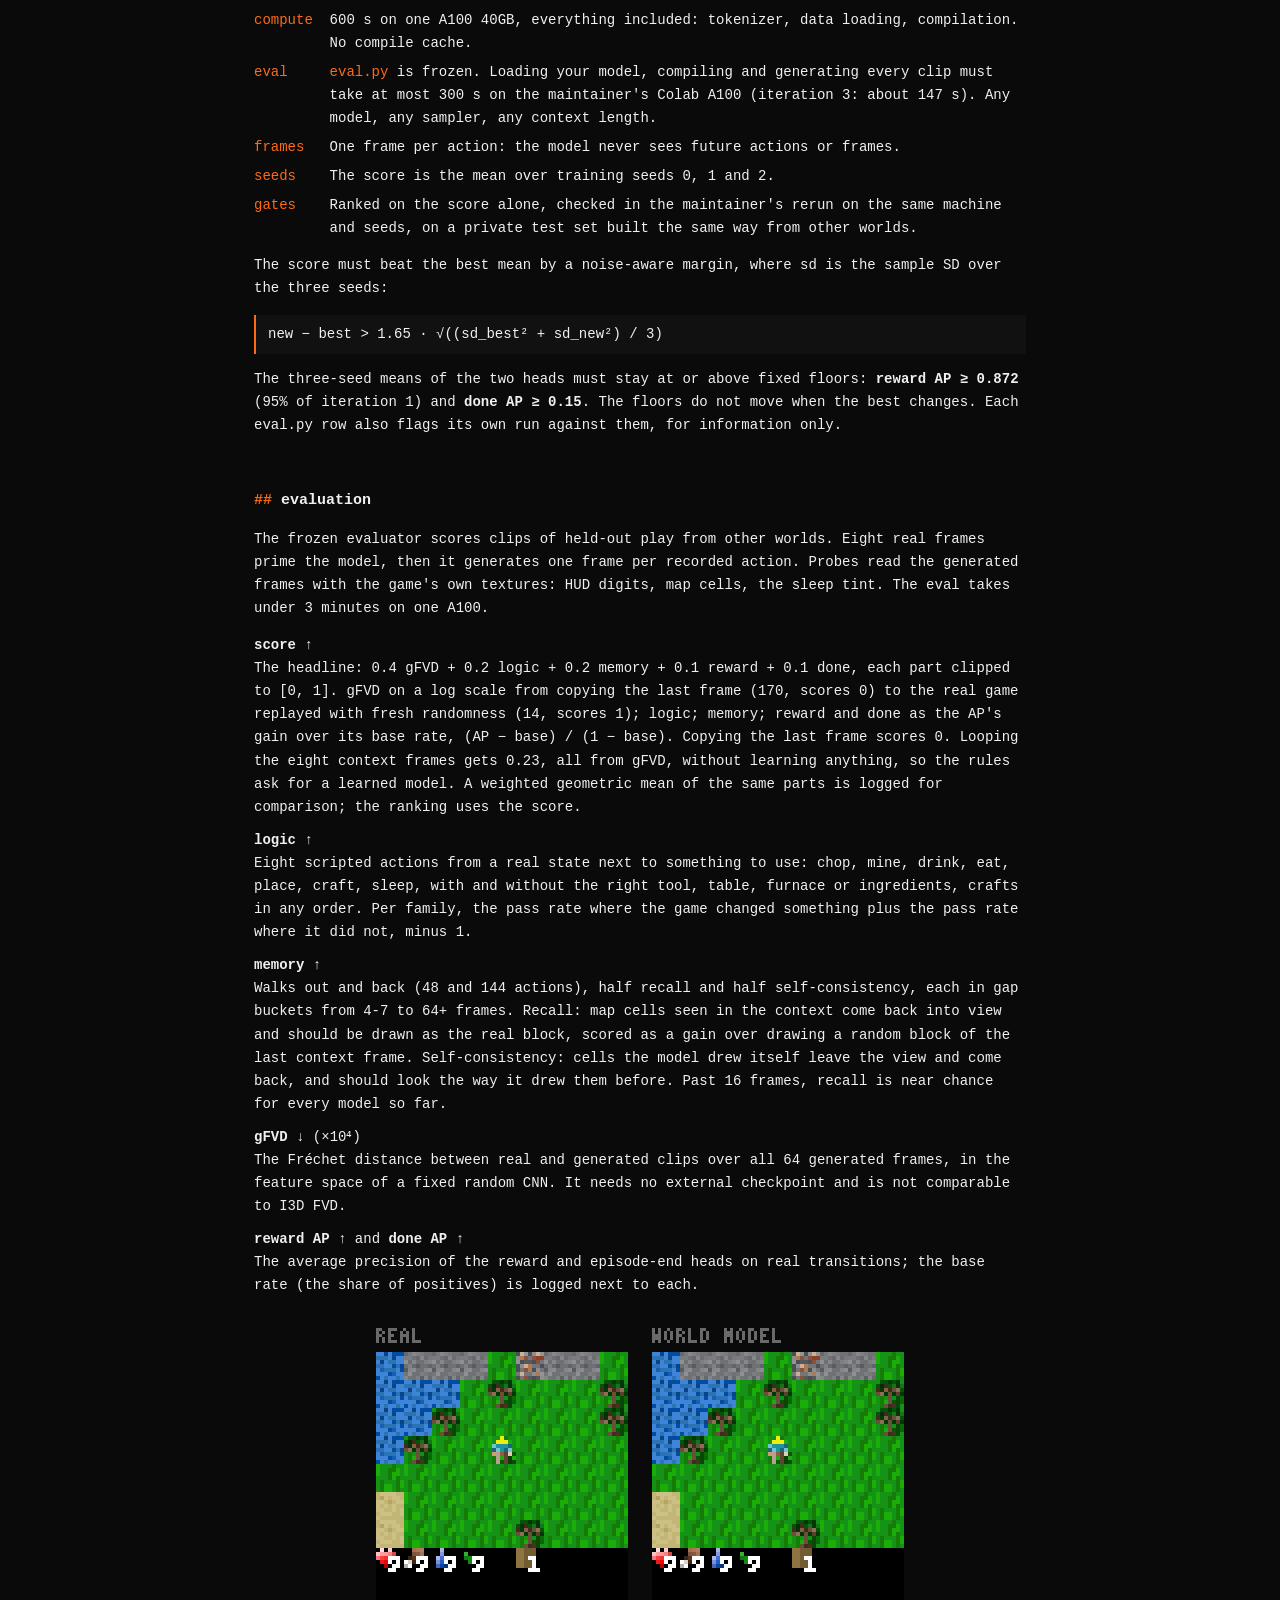
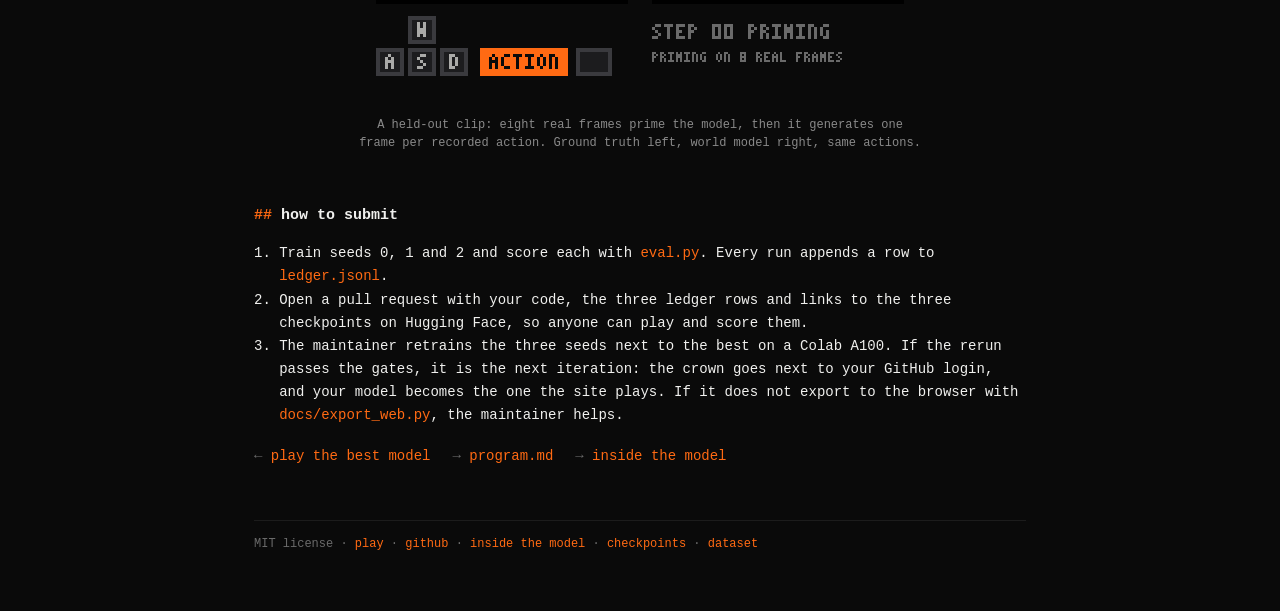
==== commit e87fb7d4: "iteration 1 is train_tiny.py, the whole model in 178 lines: 0.287 ± 0.019 on seeds 0-2 (a100, the fi" ====
--- a/docs/benchmark.html
+++ b/docs/benchmark.html
@@ -128,7 +128,7 @@
 </dl>
 <p>The score must beat the best mean by a noise-aware margin, where sd is the sample SD over the three seeds:</p>
 <p class="formula">new − best &gt; 1.65 · √((sd_best² + sd_new²) / 3)</p>
-<p>The three-seed means of the two heads must stay at or above fixed floors: <b>reward AP ≥ 0.881</b> (95% of iteration 1) and <b>done AP ≥ 0.15</b>. The floors do not move when the best changes. Each eval.py row also flags its own run against them, for information only.</p>
+<p>The three-seed means of the two heads must stay at or above fixed floors: <b>reward AP ≥ 0.872</b> (95% of iteration 1) and <b>done AP ≥ 0.15</b>. The floors do not move when the best changes. Each eval.py row also flags its own run against them, for information only.</p>
 
 <h2 id="eval">evaluation</h2>
 <p>The frozen evaluator scores clips of held-out play from other worlds. Eight real frames prime the model, then it generates one frame per recorded action. Probes read the generated frames with the game's own textures: HUD digits, map cells, the sleep tint. The eval takes under 3 minutes on one A100.</p>
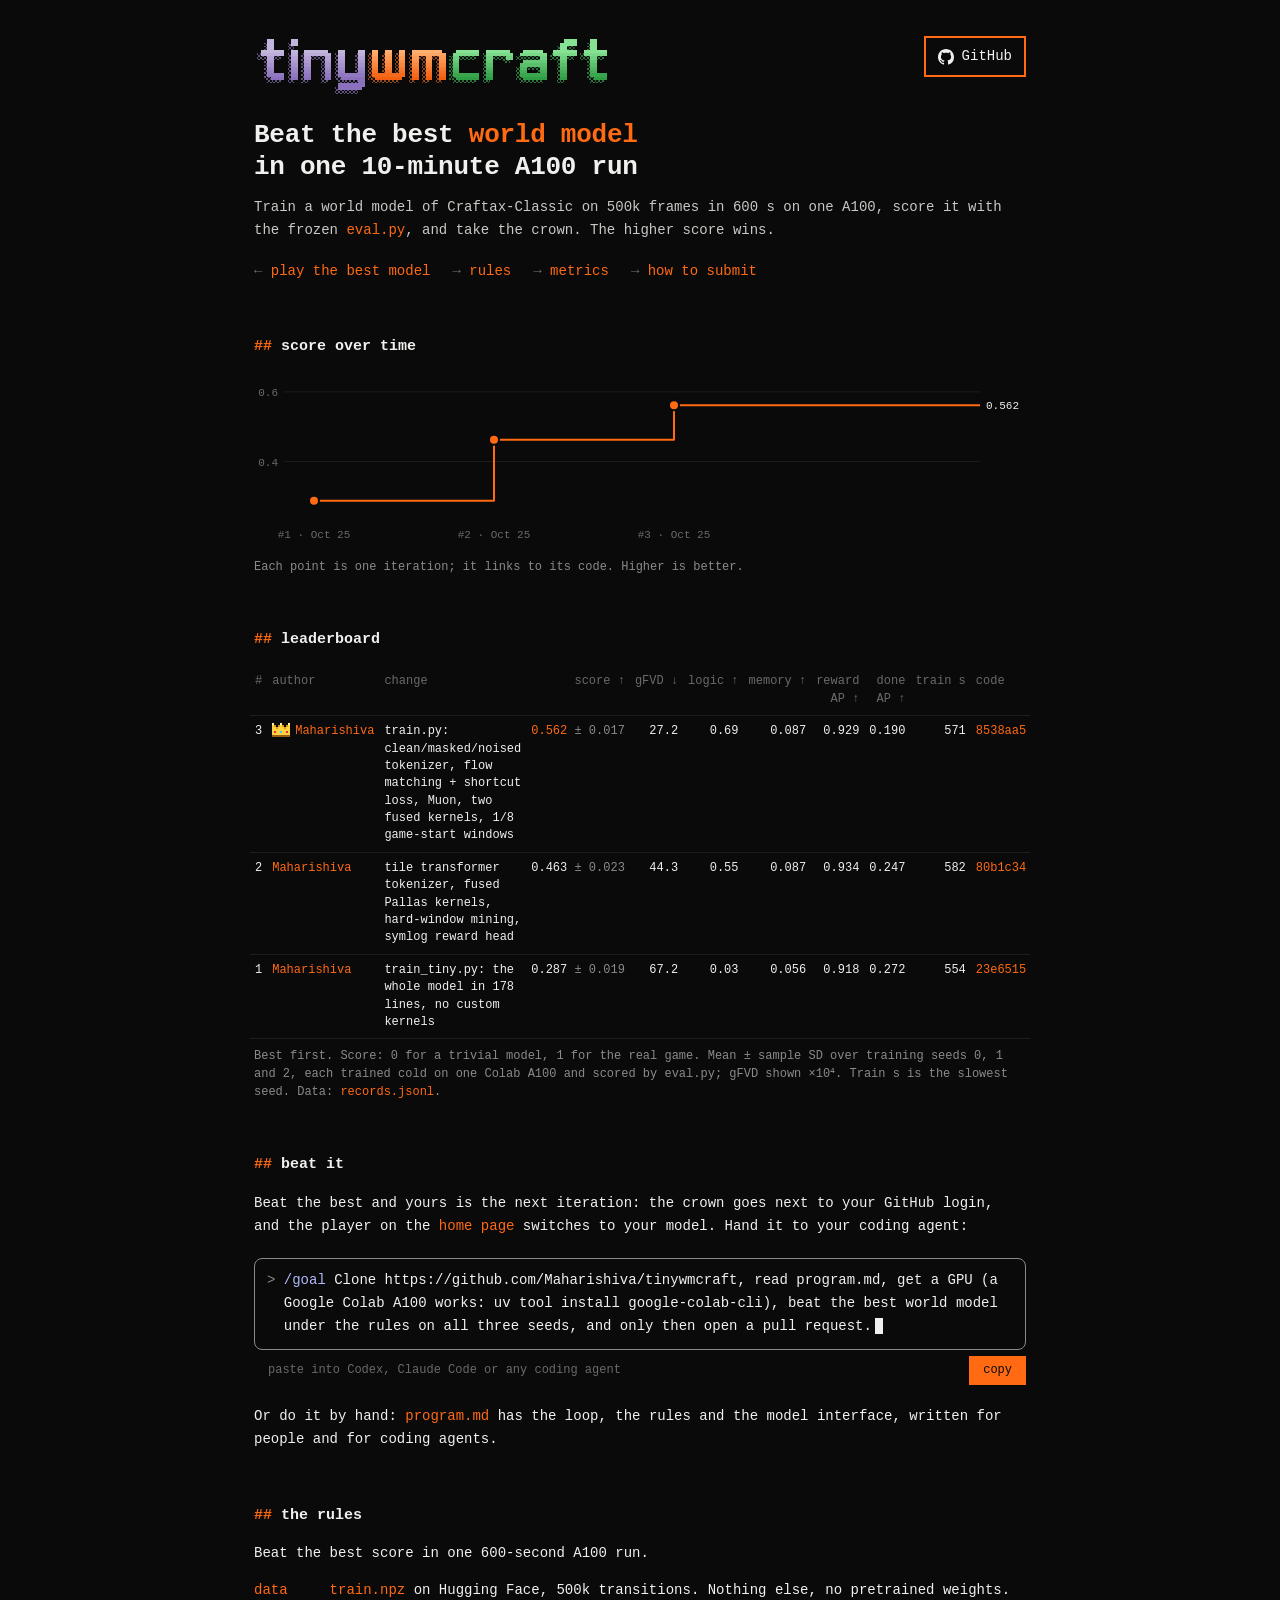
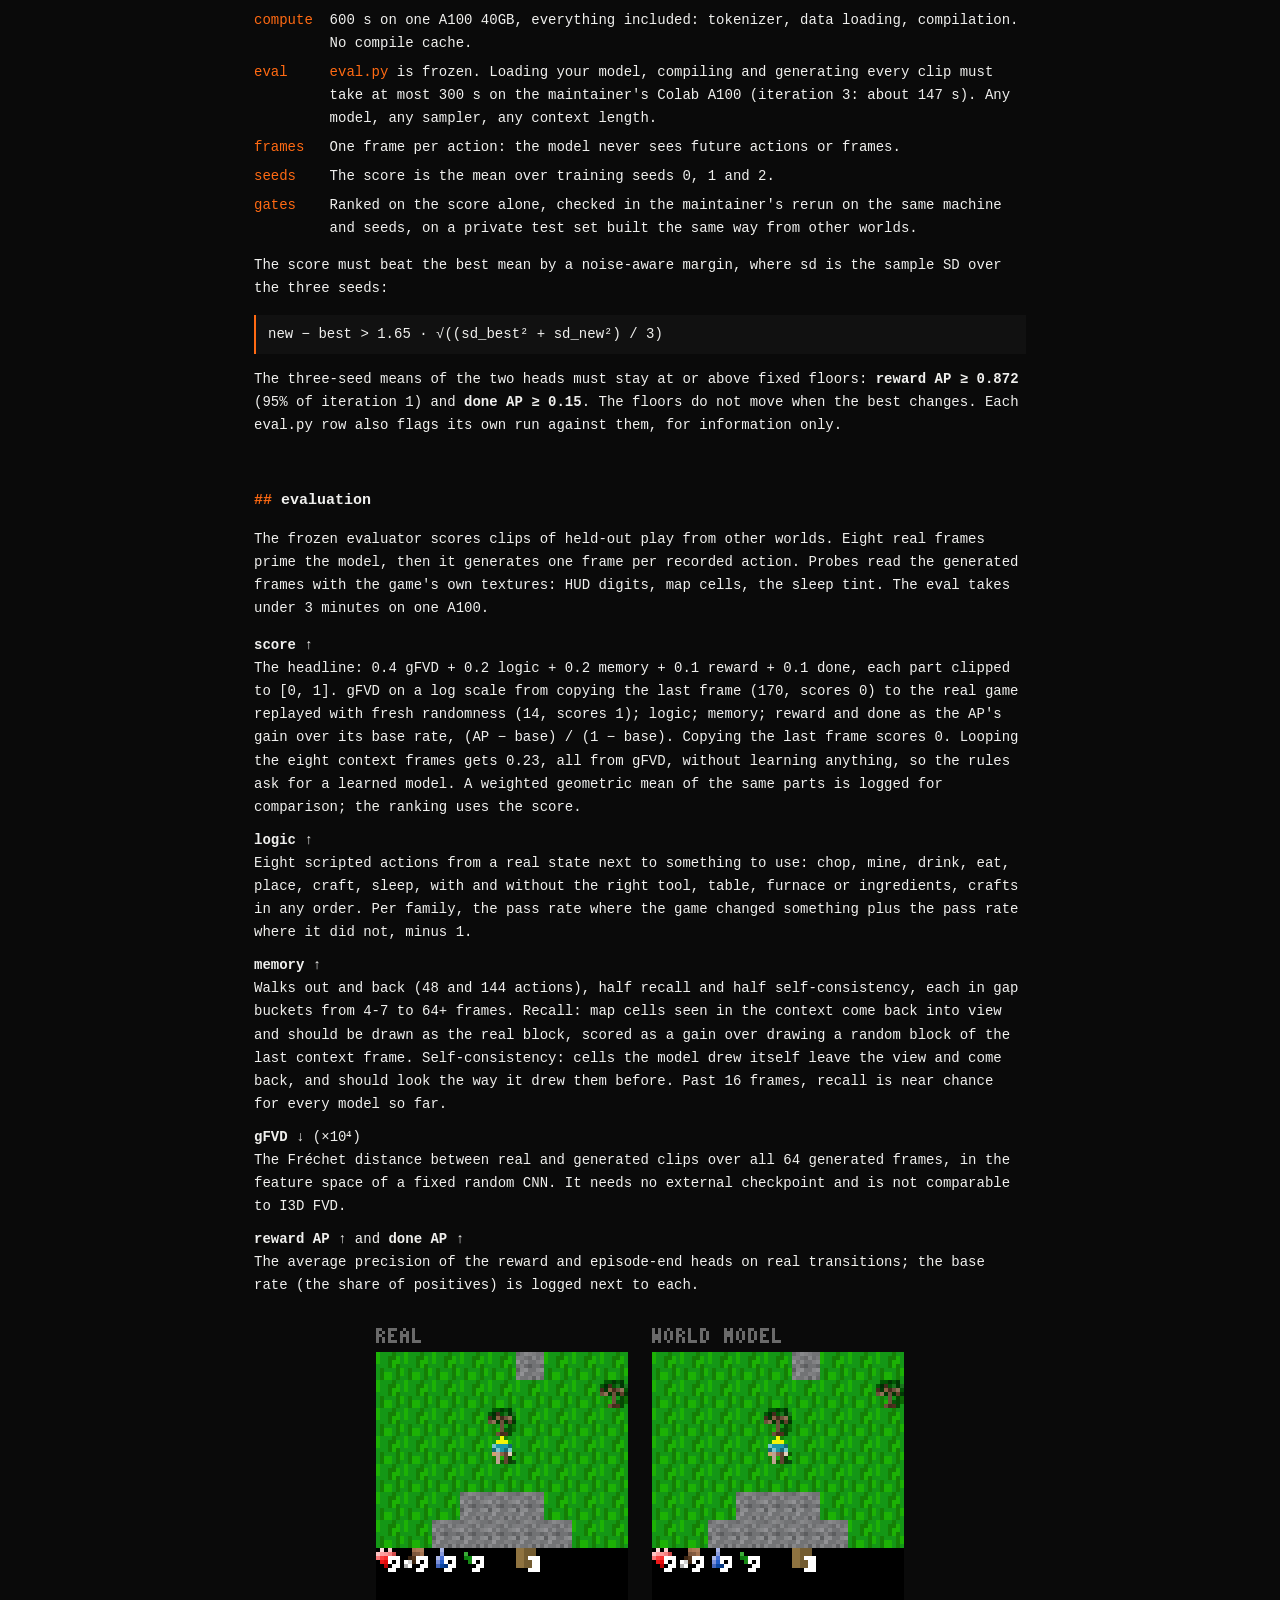
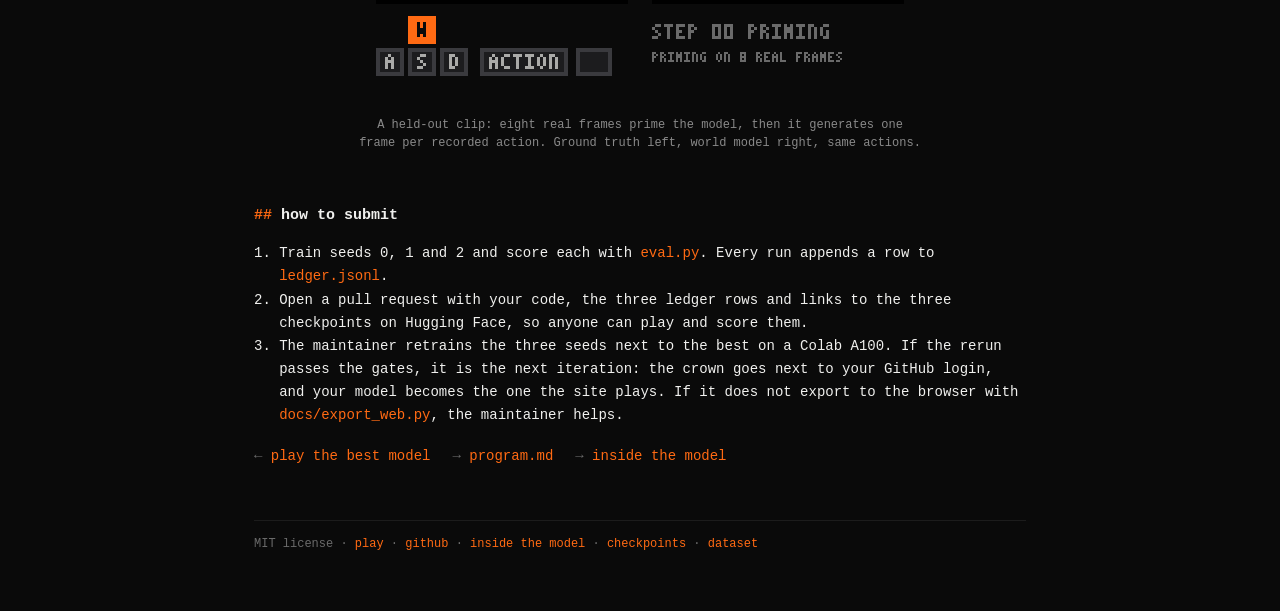
==== commit c9d6f267: "phones: the page can no longer be zoomed out past its width (the wide gif is centred by its margins," ====
--- a/docs/benchmark.html
+++ b/docs/benchmark.html
@@ -72,6 +72,7 @@
 .cc-foot button { font:inherit; font-size:12px; color:var(--bg); background:var(--o); border:0; border-radius:0; padding:5px 14px; cursor:pointer; }
 .cc-foot button:hover { background:var(--fg); }
 footer { color:var(--dim); font-size:12px; margin-top:52px; padding-top:14px; border-top:1px solid var(--line); }
+@media (max-width:820px) { main { overflow-x:clip; } }
 @media (max-width:560px) {
   body { font-size:13.5px; }
   main { padding:24px 16px 44px; }
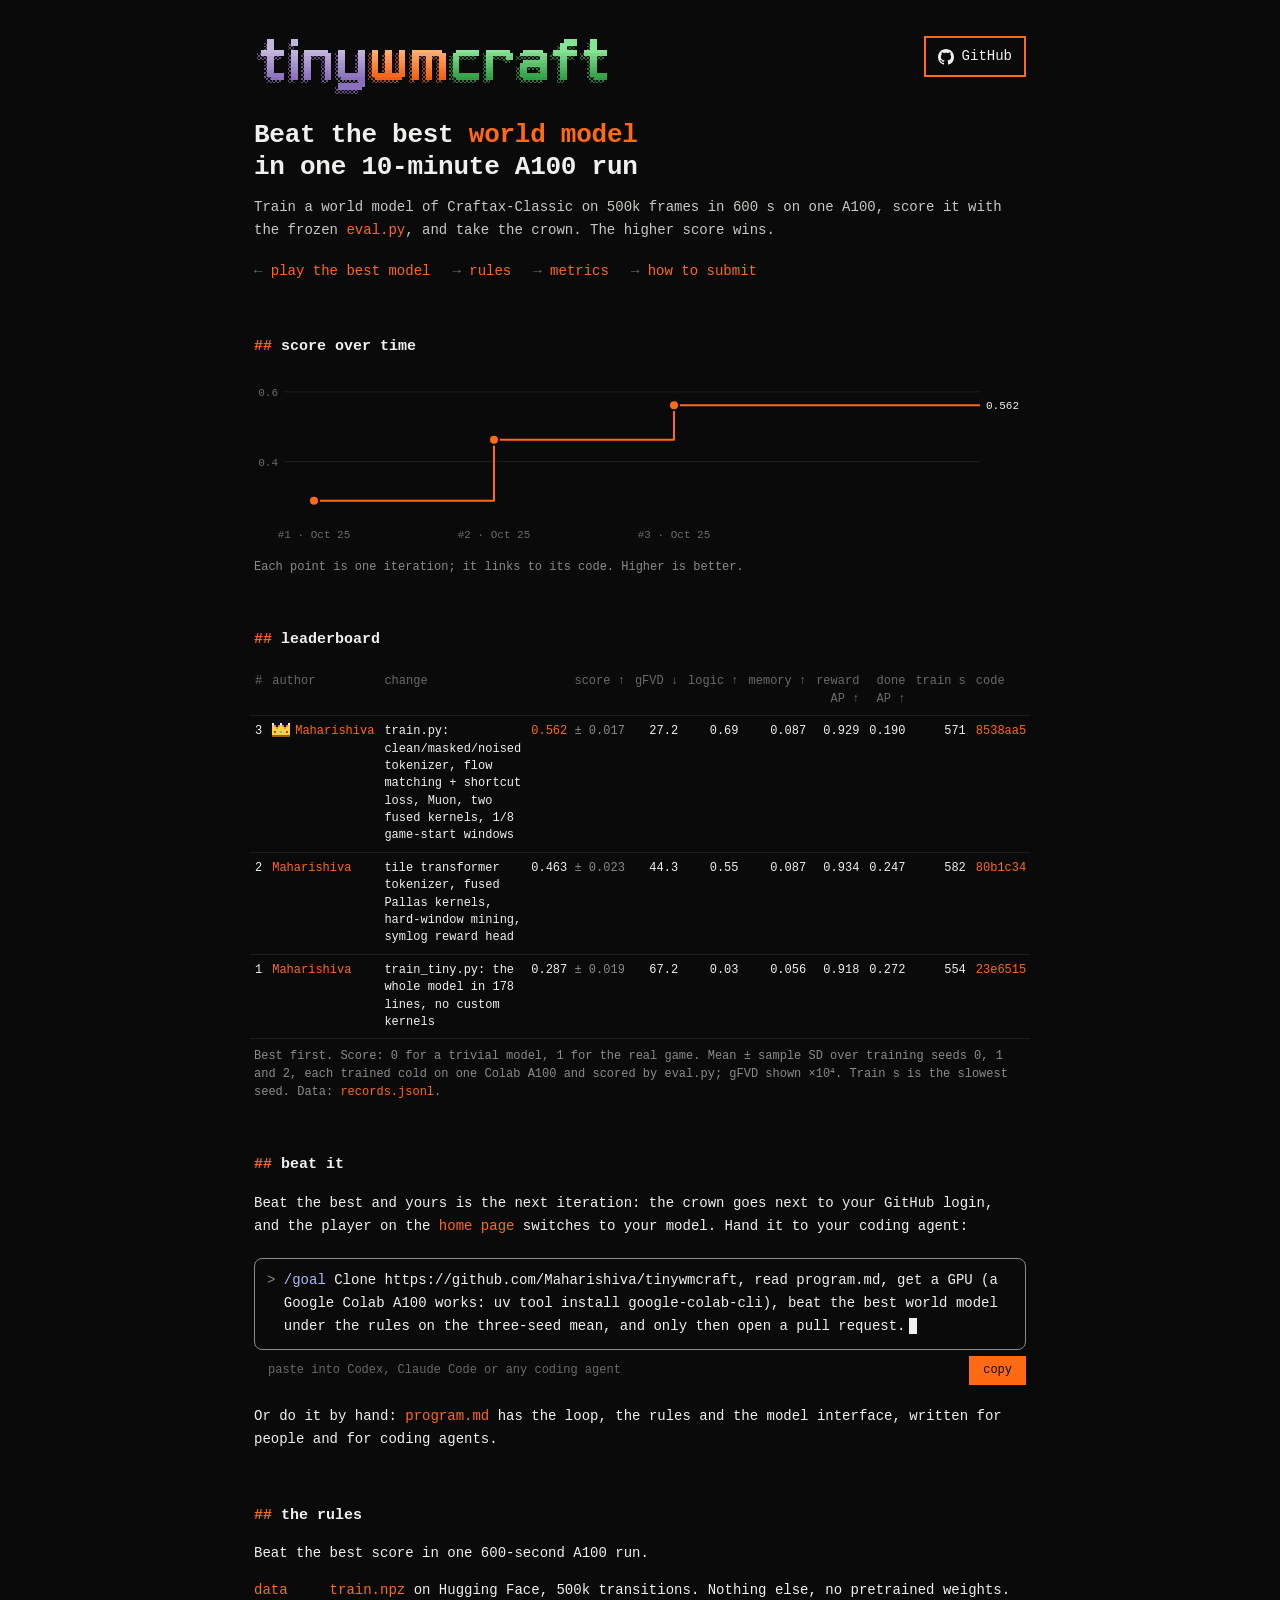
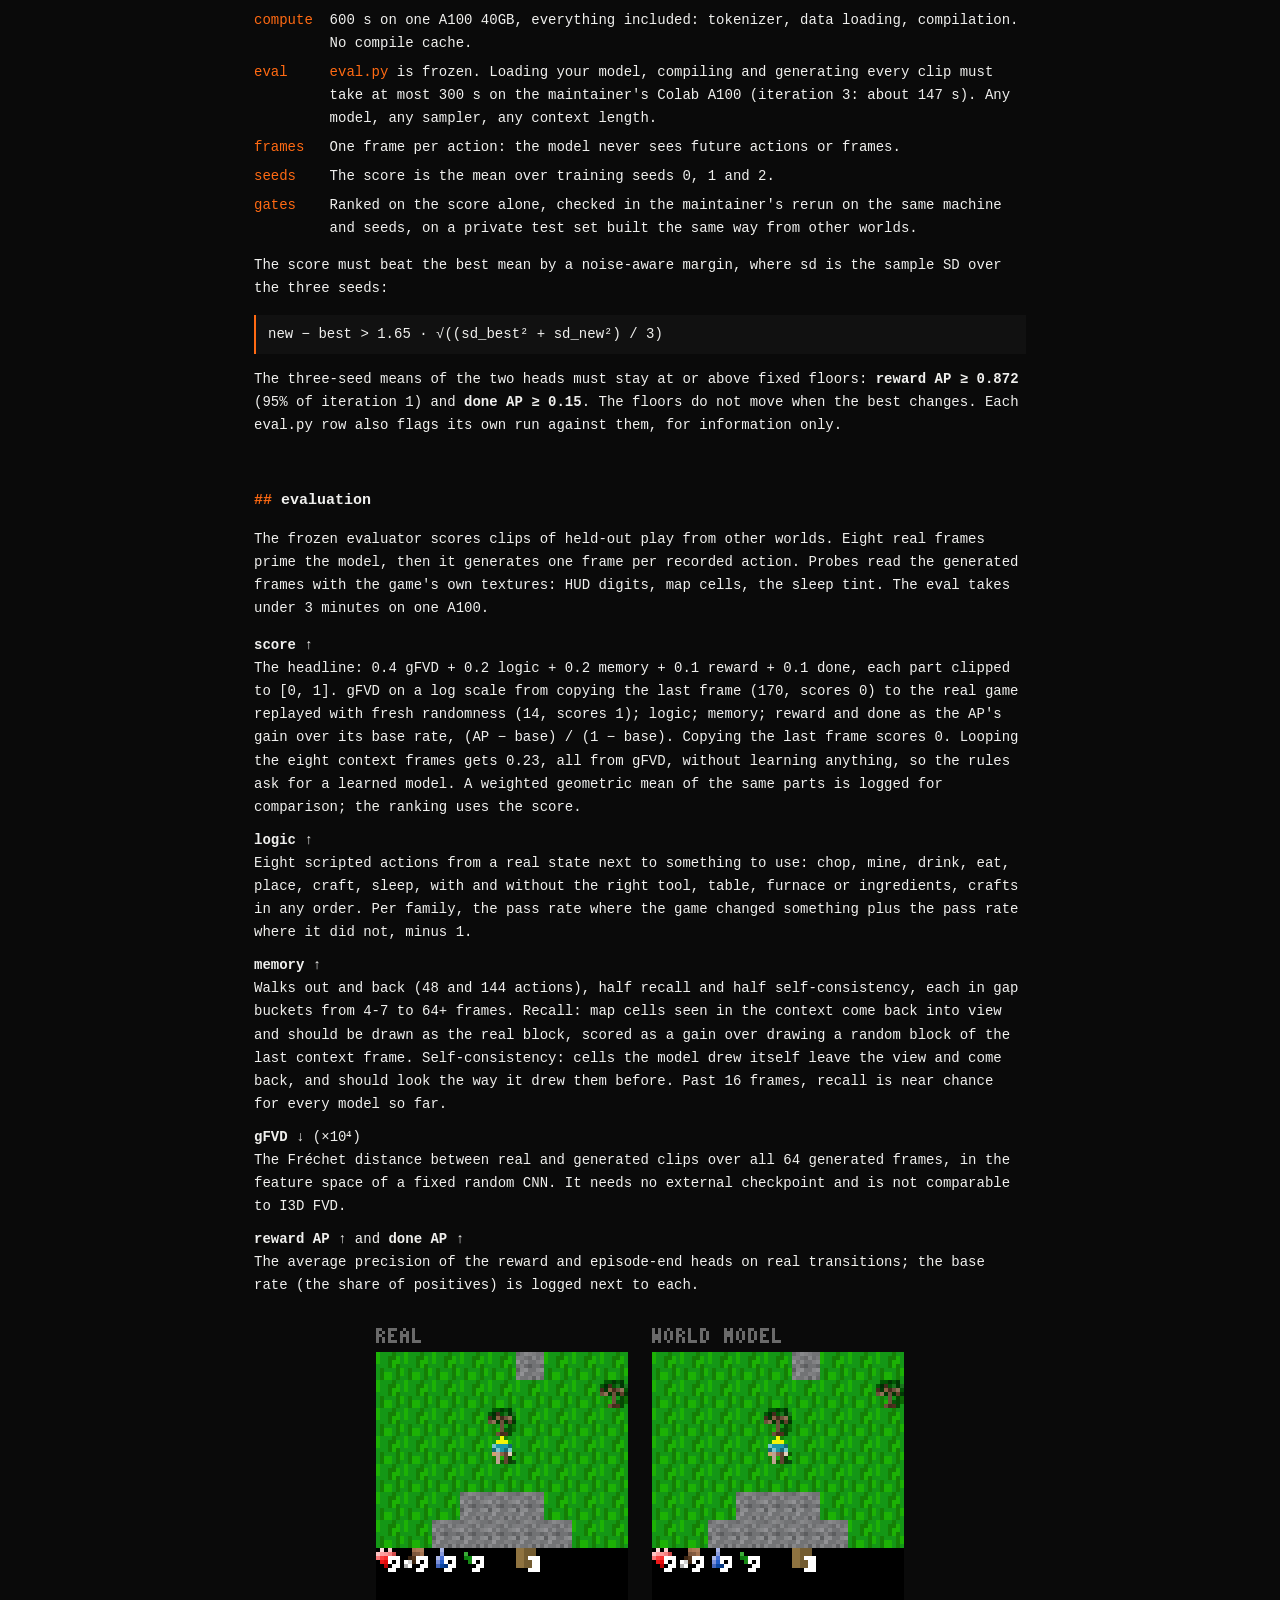
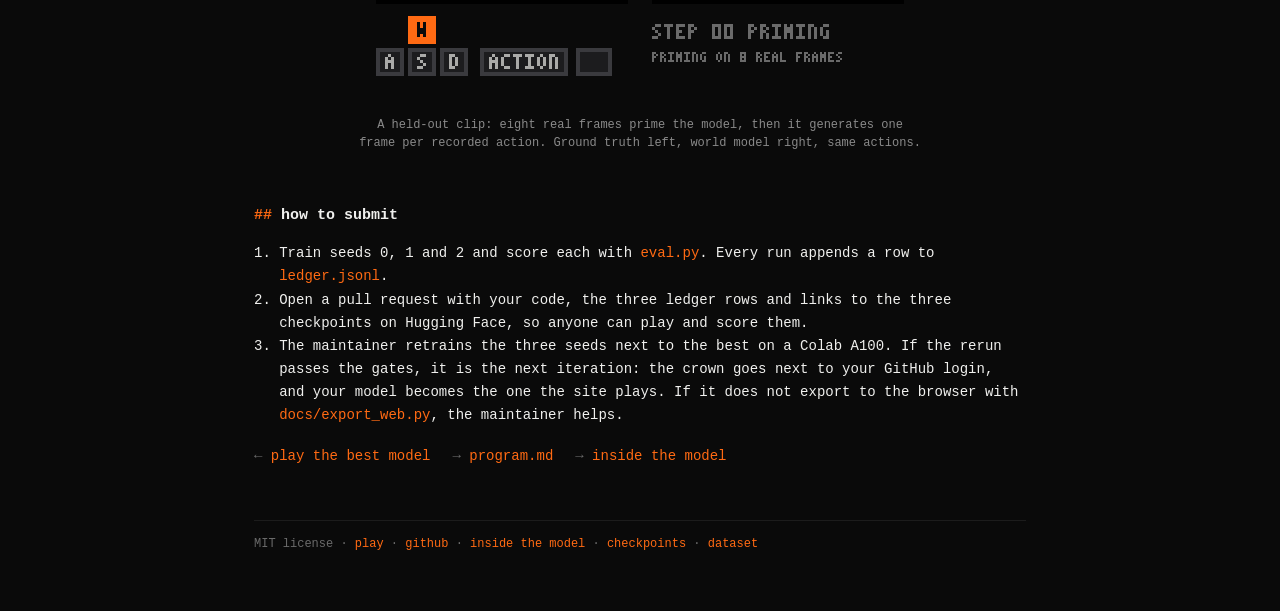
==== commit f25e8894: "rules and wording for launch: no hand-written pixel or latent memory, a colab tip, the /goal asks fo" ====
--- a/docs/benchmark.html
+++ b/docs/benchmark.html
@@ -112,7 +112,7 @@
 <h2 id="beat">beat it</h2>
 <p>Beat the best and yours is the next iteration: the crown goes next to your GitHub login, and the player on the <a href="./#play">home page</a> switches to your model. Hand it to your coding agent:</p>
 <div class="cc">
-<div class="cc-box"><span class="cc-gt">&gt;</span><span><span id="prompt"><span class="cc-cmd">/goal</span> Clone https://github.com/Maharishiva/tinywmcraft, read program.md, get a GPU (a Google Colab A100 works: uv tool install google-colab-cli), beat the best world model under the rules on all three seeds, and only then open a pull request.</span><span class="cc-cur" aria-hidden="true"></span></span></div>
+<div class="cc-box"><span class="cc-gt">&gt;</span><span><span id="prompt"><span class="cc-cmd">/goal</span> Clone https://github.com/Maharishiva/tinywmcraft, read program.md, get a GPU (a Google Colab A100 works: uv tool install google-colab-cli), beat the best world model under the rules on the three-seed mean, and only then open a pull request.</span><span class="cc-cur" aria-hidden="true"></span></span></div>
 <div class="cc-foot"><span>paste into Codex, Claude Code or any coding agent</span><button type="button" id="copy">copy</button></div>
 </div>
 <p>Or do it by hand: <a href="https://github.com/Maharishiva/tinywmcraft/blob/main/program.md">program.md</a> has the loop, the rules and the model interface, written for people and for coding agents.</p>
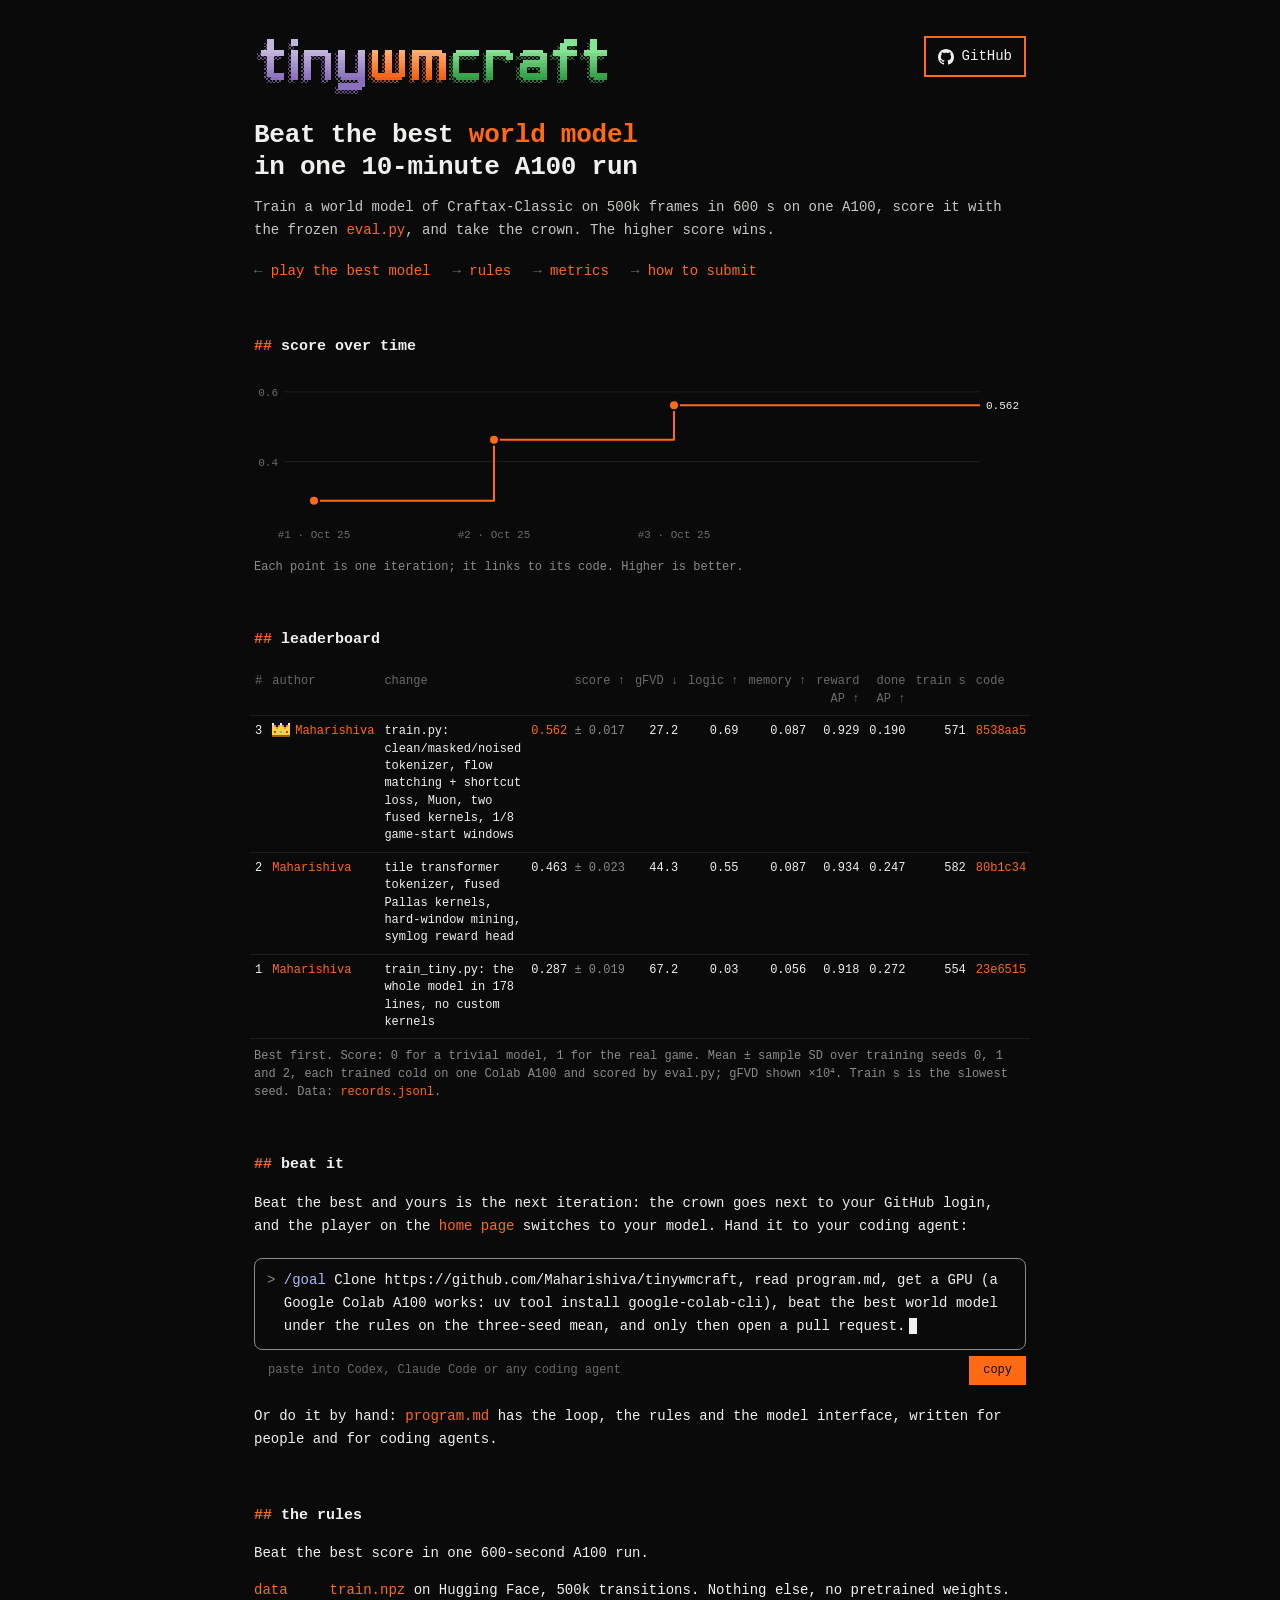
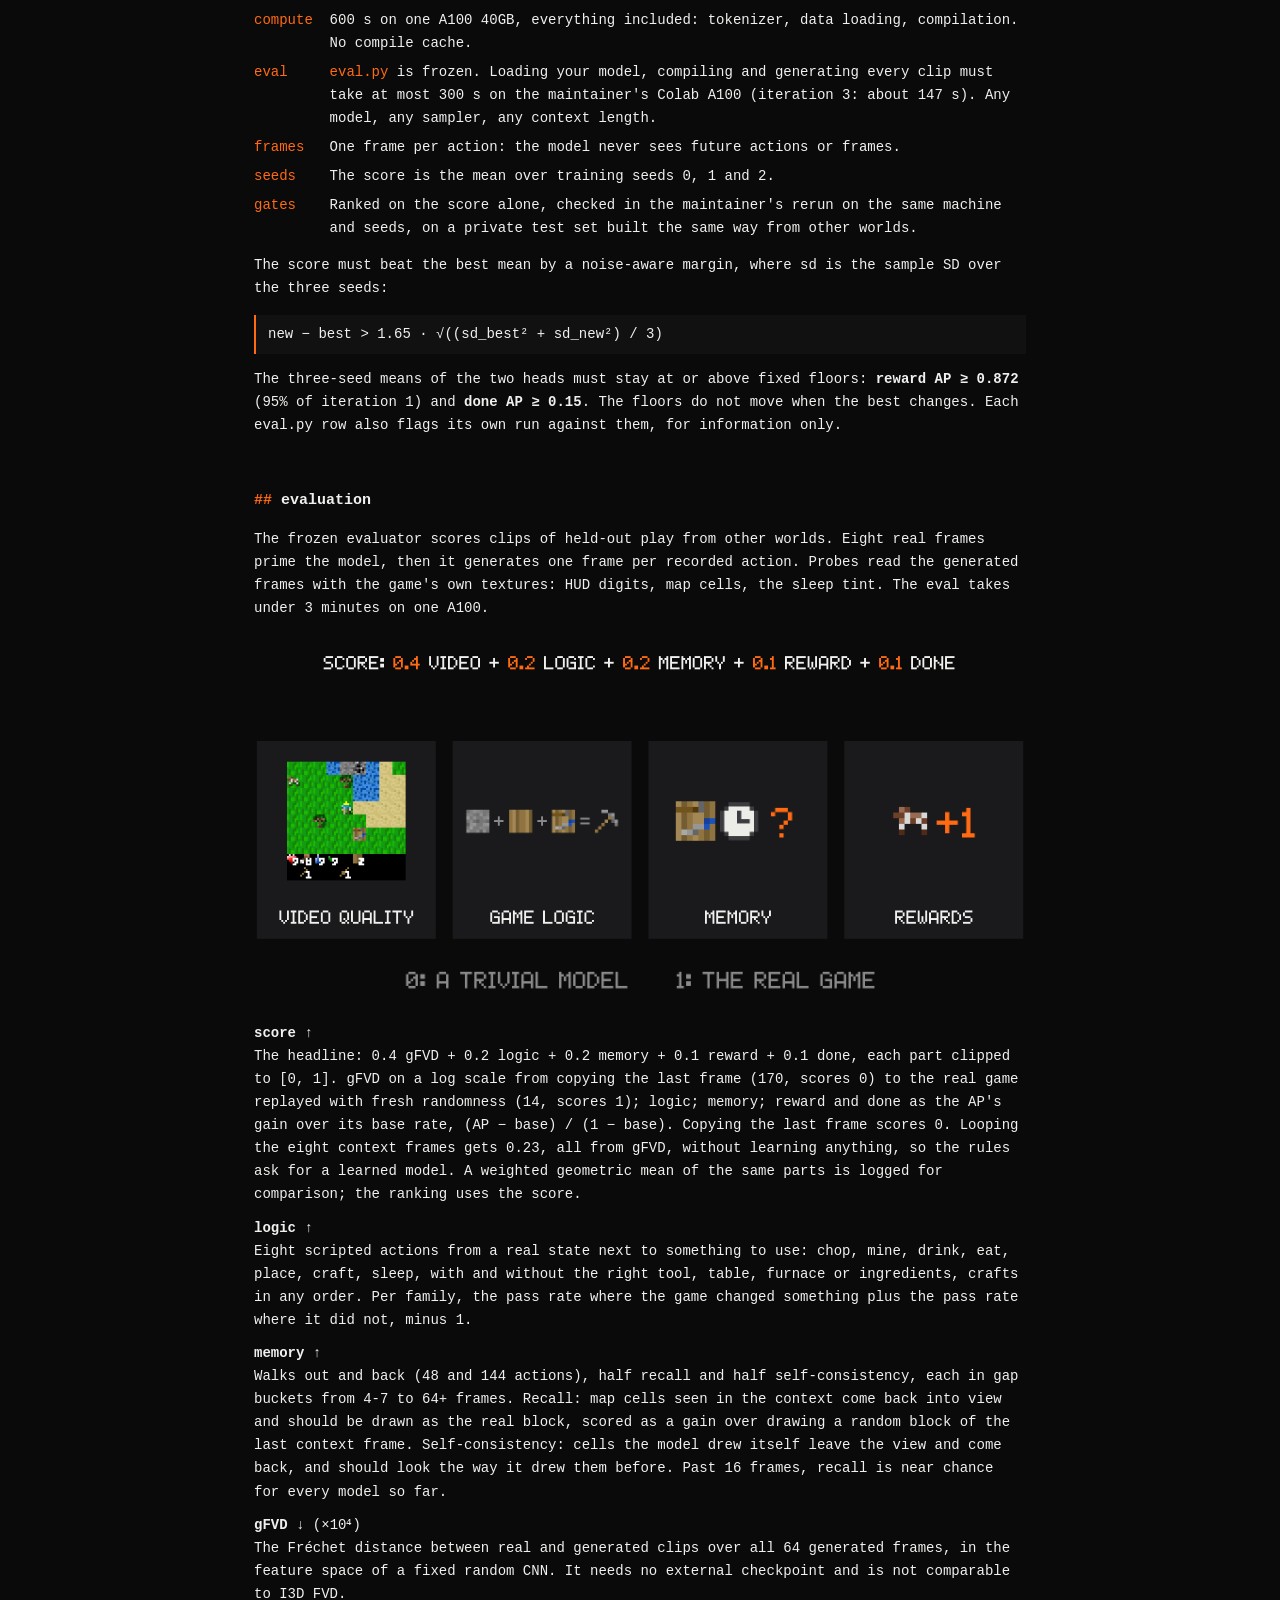
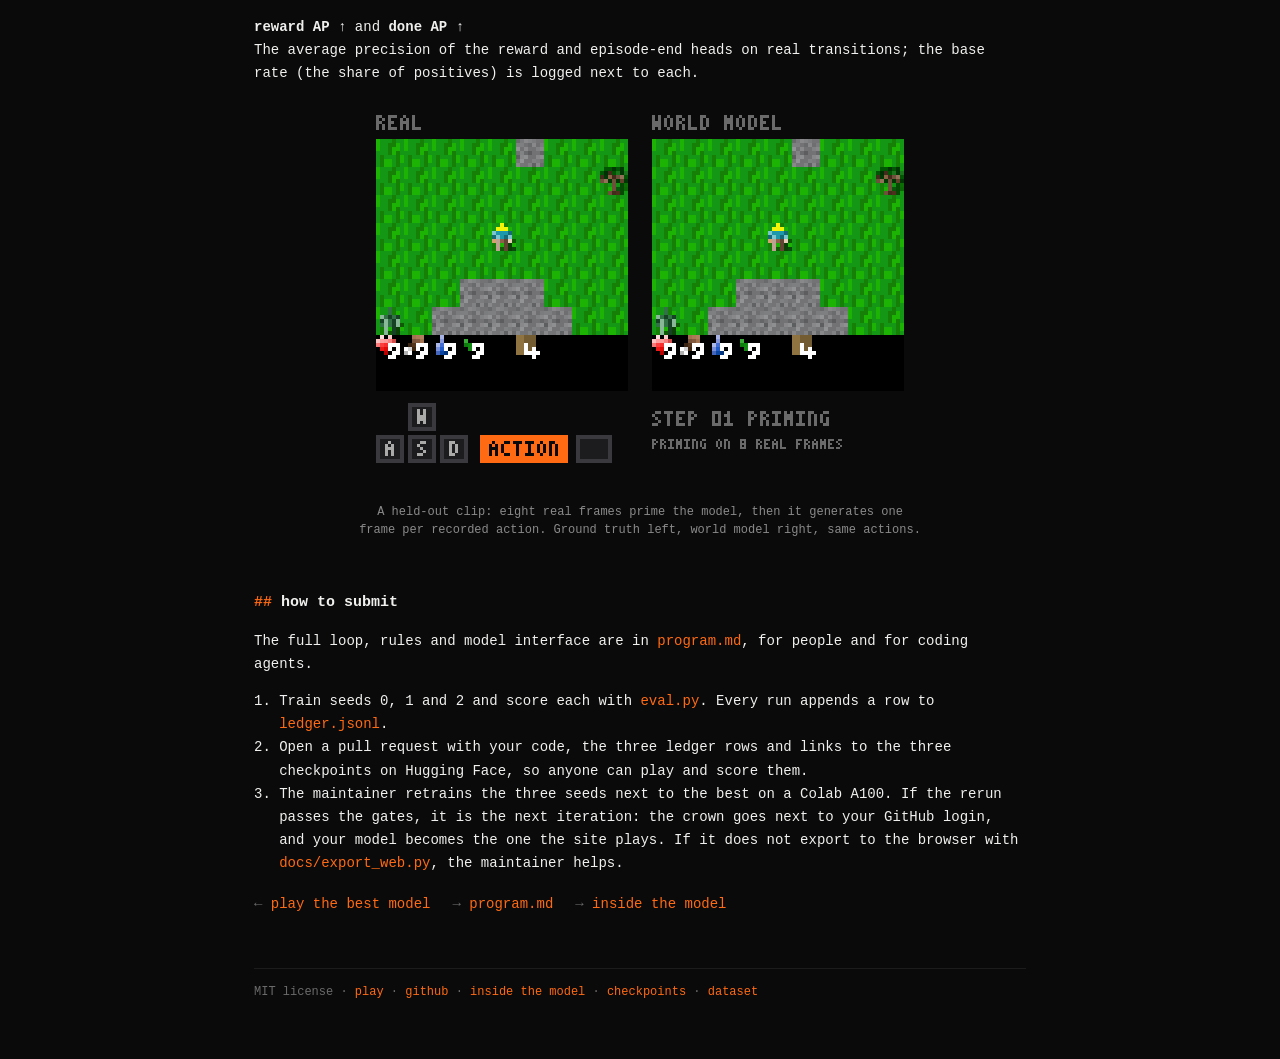
==== commit e34073e3: "readme: the speedrun in one paragraph, rules in diamond_speedrun.md; links under the player: benchma" ====
--- a/docs/benchmark.html
+++ b/docs/benchmark.html
@@ -133,6 +133,7 @@
 
 <h2 id="eval">evaluation</h2>
 <p>The frozen evaluator scores clips of held-out play from other worlds. Eight real frames prime the model, then it generates one frame per recorded action. Probes read the generated frames with the game's own textures: HUD digits, map cells, the sleep tint. The eval takes under 3 minutes on one A100.</p>
+<figure><img src="assets/score_parts.png" alt="Score: 0.4 video + 0.2 logic + 0.2 memory + 0.1 reward + 0.1 done. Four parts: video quality, game logic (stone, wood and a table make a stone pickaxe), memory (a table, a clock, a question mark) and rewards (a cow, +1). 0 is a trivial model, 1 the real game." width="820" height="380" loading="lazy"></figure>
 <dl class="metrics">
 <dt><b>score ↑</b></dt><dd>The headline: 0.4 gFVD + 0.2 logic + 0.2 memory + 0.1 reward + 0.1 done, each part clipped to [0, 1]. gFVD on a log scale from copying the last frame (170, scores 0) to the real game replayed with fresh randomness (14, scores 1); logic; memory; reward and done as the AP's gain over its base rate, (AP − base) / (1 − base). Copying the last frame scores 0. Looping the eight context frames gets 0.23, all from gFVD, without learning anything, so the rules ask for a learned model. A weighted geometric mean of the same parts is logged for comparison; the ranking uses the score.</dd>
 <dt><b>logic ↑</b></dt><dd>Eight scripted actions from a real state next to something to use: chop, mine, drink, eat, place, craft, sleep, with and without the right tool, table, furnace or ingredients, crafts in any order. Per family, the pass rate where the game changed something plus the pass rate where it did not, minus 1.</dd>
@@ -143,6 +144,7 @@
 <figure><img class="px" src="assets/play.gif" alt="Real frames beside imagined frames for a held-out clip" width="560" height="388" loading="lazy"><figcaption>A held-out clip: eight real frames prime the model, then it generates one frame per recorded action. Ground truth left, world model right, same actions.</figcaption></figure>
 
 <h2 id="submit">how to submit</h2>
+<p>The full loop, rules and model interface are in <a href="https://github.com/Maharishiva/tinywmcraft/blob/main/program.md">program.md</a>, for people and for coding agents.</p>
 <ol>
 <li>Train seeds 0, 1 and 2 and score each with <code>eval.py</code>. Every run appends a row to <code>ledger.jsonl</code>.</li>
 <li>Open a pull request with your code, the three ledger rows and links to the three checkpoints on Hugging Face, so anyone can play and score them.</li>
